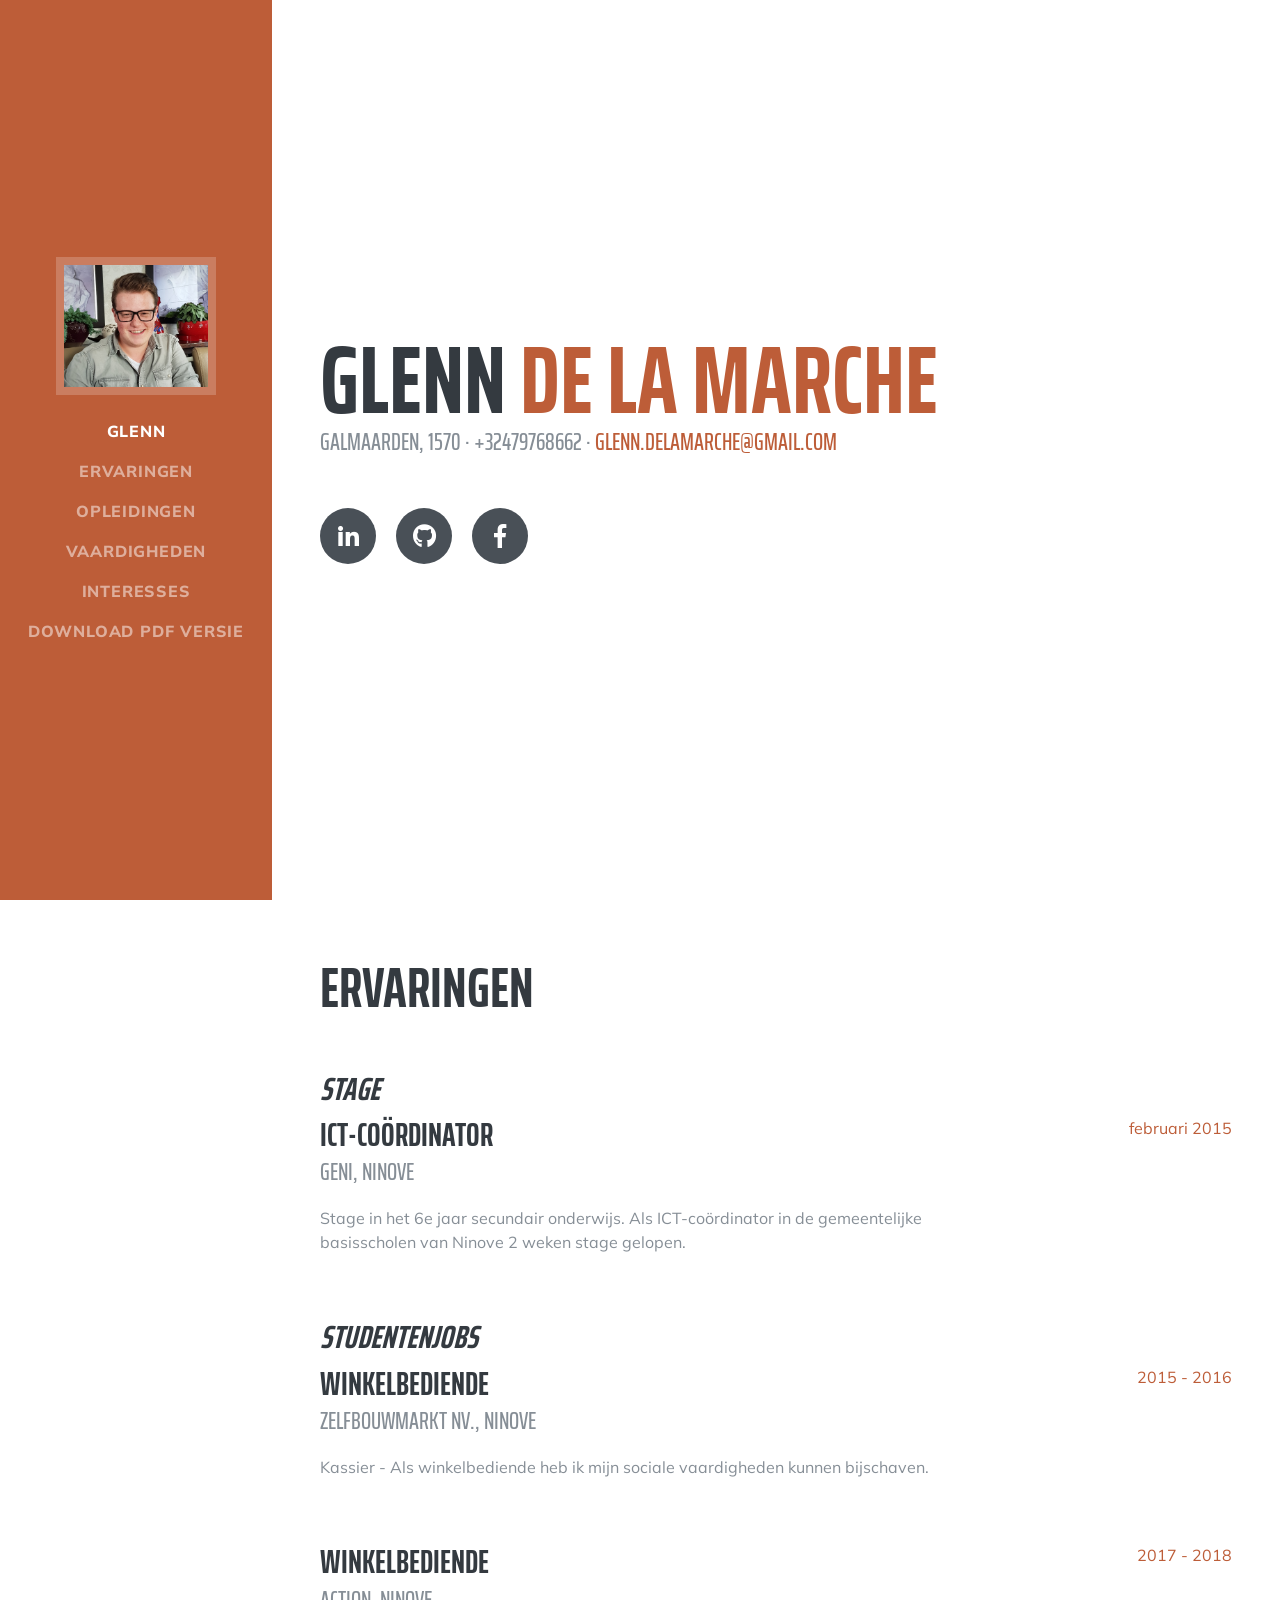
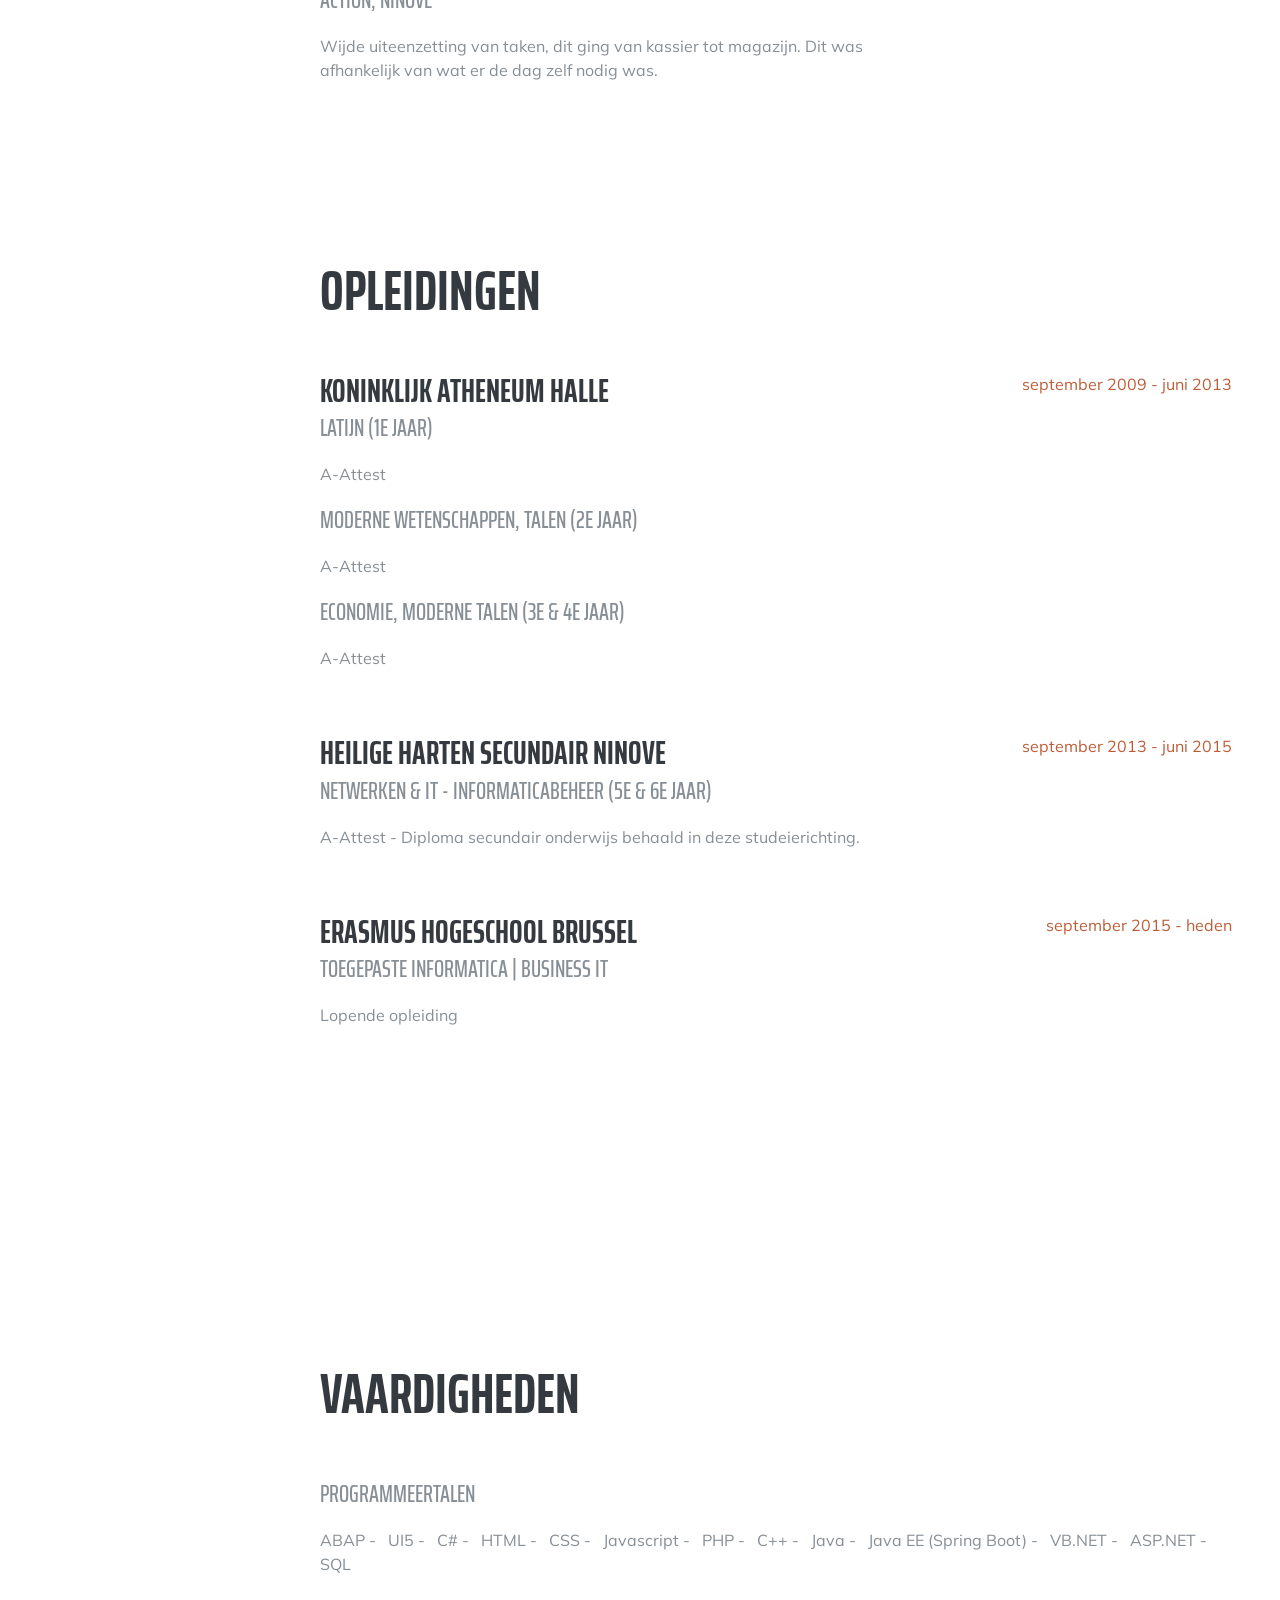
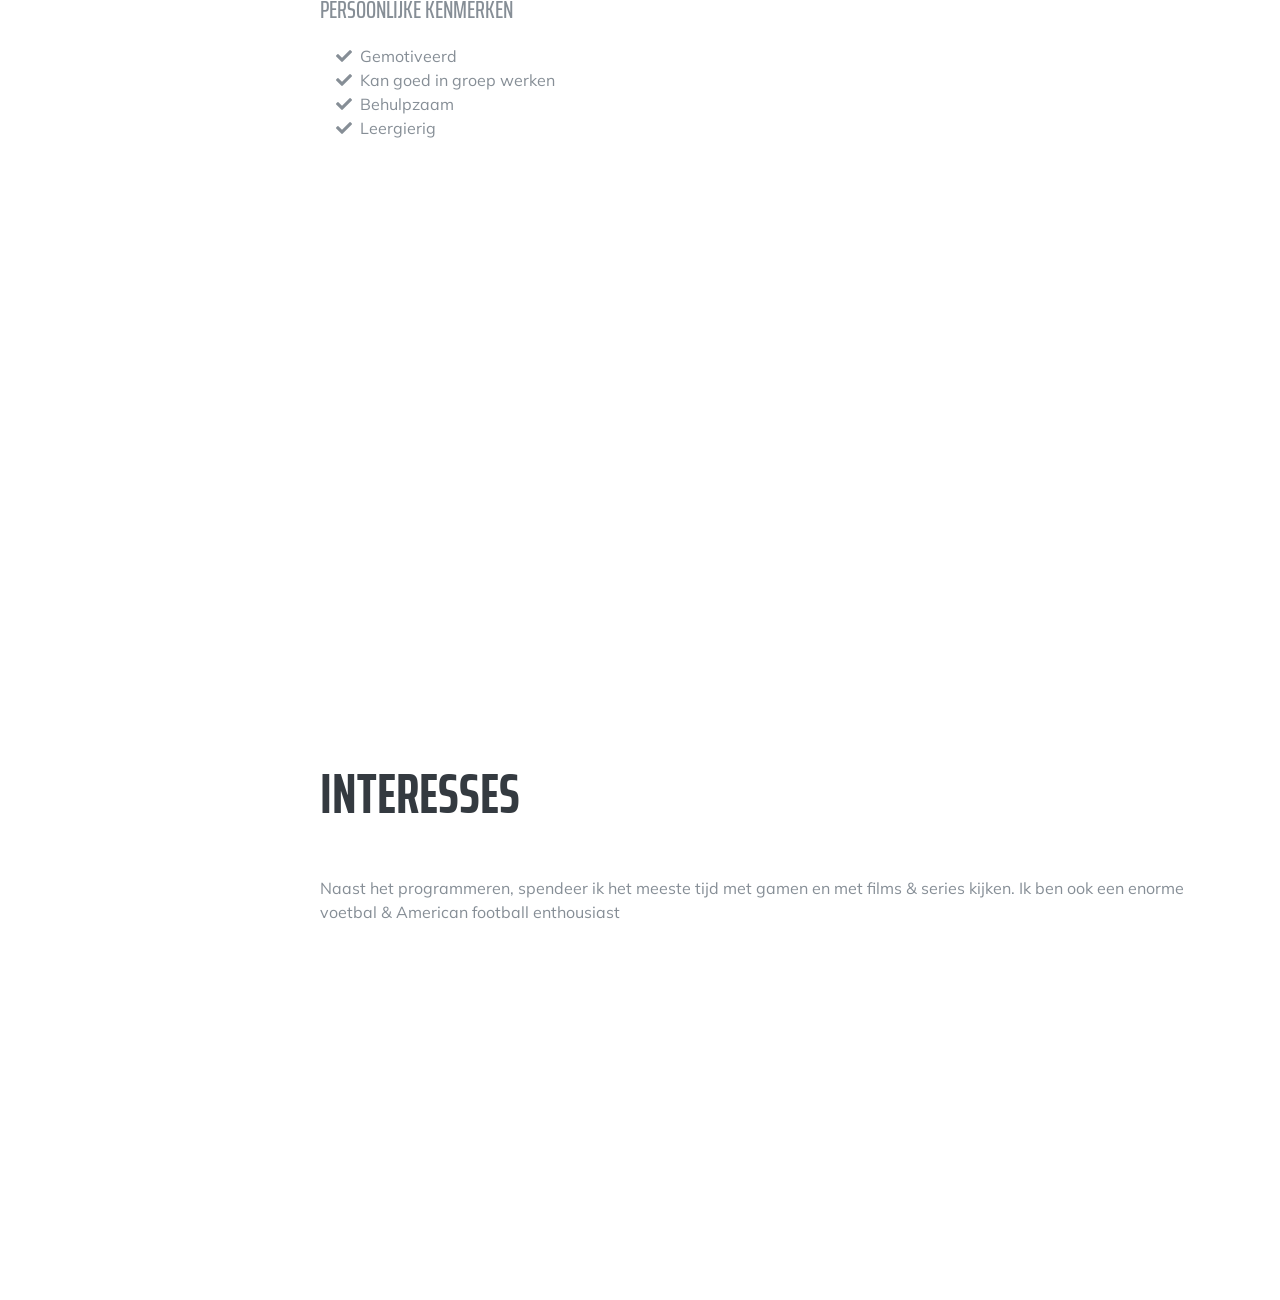
==== index.html @ 5724af2c "reshuffle of files" ====
<!DOCTYPE html>
<html lang="en">

  <head>

    <meta charset="utf-8">
    <meta name="viewport" content="width=device-width, initial-scale=1, shrink-to-fit=no">
    <meta name="description" content="">
    <meta name="author" content="">

    <title>Resume Glenn De la Marche</title>

    <!-- Bootstrap core CSS -->
    <link href="vendor/bootstrap/css/bootstrap.min.css" rel="stylesheet">

    <!-- Custom fonts for this template -->
    <link href="https://fonts.googleapis.com/css?family=Saira+Extra+Condensed:500,700" rel="stylesheet">
    <link href="https://fonts.googleapis.com/css?family=Muli:400,400i,800,800i" rel="stylesheet">
    <link href="vendor/fontawesome-free/css/all.min.css" rel="stylesheet">

    <!-- Custom styles for this template -->
    <link href="css/resume.min.css" rel="stylesheet">

  </head>

  <body id="page-top">

    <nav class="navbar navbar-expand-lg navbar-dark bg-primary fixed-top" id="sideNav">
      <a class="navbar-brand js-scroll-trigger" href="#page-top">
        <span class="d-block d-lg-none">Glenn De la Marche</span>
        <span class="d-none d-lg-block">
          <img class="img-fluid img-profile mx-auto mb-2" src="img/profile.jpg
        " alt="">
        </span>
      </a>
      <button class="navbar-toggler" type="button" data-toggle="collapse" data-target="#navbarSupportedContent" aria-controls="navbarSupportedContent" aria-expanded="false" aria-label="Toggle navigation">
        <span class="navbar-toggler-icon"></span>
      </button>
      <div class="collapse navbar-collapse" id="navbarSupportedContent">
        <ul class="navbar-nav">
          <li class="nav-item">
            <a class="nav-link js-scroll-trigger" href="#about">Glenn</a>
          </li>
          <li class="nav-item">
            <a class="nav-link js-scroll-trigger" href="#experience">Ervaringen</a>
          </li>
          <li class="nav-item">
            <a class="nav-link js-scroll-trigger" href="#education">Opleidingen</a>
          </li>
          <li class="nav-item">
            <a class="nav-link js-scroll-trigger" href="#skills">Vaardigheden</a>
          </li>
          <li class="nav-item">
            <a class="nav-link js-scroll-trigger" href="#interests">Interesses</a>
          </li>
          <li class="nav-item">
            <a class="nav-link js-scroll-trigger" href="https://dtsl.ehb.be/~glenn.de.la.marche/CV/startbootstrap-resume-gh-pages/CV.pdf">download PDF versie</a>
          </li>
        </ul>
      </div>
    </nav>

    <div class="container-fluid p-0">

      <section class="resume-section p-3 p-lg-5 d-flex d-column" id="about">
        <div class="my-auto">
          <h1 class="mb-0">Glenn
            <span class="text-primary">De la Marche</span>
          </h1>
          <div class="subheading mb-5">Galmaarden, 1570 · +32479768662 ·
            <a href="mailto:glenn.delamarche@gmail.com">glenn.delamarche@gmail.com</a>
          </div>
          <p class="lead mb-5"><!--HIER OMSCHRIJVING / MOTIVATIE--></p>
          <div class="social-icons">
            <a href="https://www.linkedin.com/in/glenn-de-la-marche-968203116/">
              <i class="fab fa-linkedin-in"></i>
            </a>
            <a href="https://github.com/glenndelamarche">
              <i class="fab fa-github"></i>
            </a>
            <a href="https://www.facebook.com/glenn.delamarche">
              <i class="fab fa-facebook-f"></i>
            </a>
          </div>
        </div>
        
      </section>

      

      <section class="resume-section p-3 p-lg-5 d-flex flex-column" id="experience">
        <div class="my-auto">
          <h2 class="mb-5">Ervaringen
          </h2>
          <h3 style="font-style: italic">Stage 
          </h3>
          <div class="resume-item d-flex flex-column flex-md-row mb-5">
            <div class="resume-content mr-auto">
              <h3 class="mb-0">ICT-coördinator</h3>
              <div class="subheading mb-3">GENI, Ninove</div>
              <p>Stage in het 6e jaar secundair onderwijs. Als ICT-coördinator in de gemeentelijke basisscholen van Ninove 2 weken stage gelopen.</p>
            </div>
            <div class="resume-date text-md-right">
              <span class="text-primary">februari 2015</span>
            </div>
          </div>

          <h3 style="font-style: italic">Studentenjobs
          </h3>

          <div class="resume-item d-flex flex-column flex-md-row mb-5">
            <div class="resume-content mr-auto">
              <h3 class="mb-0">Winkelbediende</h3>
              <div class="subheading mb-3">Zelfbouwmarkt nv., Ninove</div>
              <p>Kassier - 
                Als winkelbediende heb ik mijn sociale vaardigheden kunnen bijschaven.
              </p>
            </div>
            <div class="resume-date text-md-right">
              <span class="text-primary">2015 - 2016</span>
            </div>
          </div>

          <div class="resume-item d-flex flex-column flex-md-row mb-5">
            <div class="resume-content mr-auto">
              <h3 class="mb-0">Winkelbediende</h3>
              <div class="subheading mb-3">Action, Ninove</div>
              <p>Wijde uiteenzetting van taken, dit ging van kassier tot magazijn. Dit was afhankelijk van wat er de dag zelf nodig was.</p>
            </div>
            <div class="resume-date text-md-right">
              <span class="text-primary">2017 - 2018</span>
            </div>
          </div>

        </div>

      </section>

    

      <section class="resume-section p-3 p-lg-5 d-flex flex-column" id="education">
        <div class="my-auto">
          <h2 class="mb-5">Opleidingen</h2>

          <div class="resume-item d-flex flex-column flex-md-row mb-5">
            <div class="resume-content mr-auto">
              <h3 class="mb-0">Koninklijk Atheneum Halle</h3>
              <div class="subheading mb-3">Latijn (1e jaar)</div>
              <p>A-Attest</p>
              <div class="subheading mb-3">Moderne wetenschappen, talen (2e jaar)</div>
              <p>A-Attest</p>
              <div class="subheading mb-3">Economie, moderne talen (3e &amp; 4e jaar) </div>
              <p>A-Attest</p>
              
            </div>
            <div class="resume-date text-md-right">
              <span class="text-primary">september 2009 - juni 2013</span>
            </div>
          </div>

          <div class="resume-item d-flex flex-column flex-md-row">
            <div class="resume-content mr-auto">
              <h3 class="mb-0">Heilige Harten secundair Ninove</h3>
              <div class="subheading mb-3">Netwerken &amp; IT - informaticabeheer (5e &amp; 6e jaar)</div>
              <p>A-Attest -
                Diploma secundair onderwijs behaald in deze studeierichting.
              </p>
            </div>
            <div class="resume-date text-md-right">
              <span class="text-primary">september 2013 - juni 2015</span>
            </div>
          </div>

          <br>
          <br>
          

          <div class="resume-item d-flex flex-column flex-md-row">
            <div class="resume-content mr-auto">
              <h3 class="mb-0">Erasmus hogeschool Brussel</h3>
              <div class="subheading mb-3">Toegepaste informatica | Business IT</div>
              <p>Lopende opleiding
              </p>
            </div>
            <div class="resume-date text-md-right">
              <span class="text-primary">september 2015 - heden</span>
            </div>
          </div>

        </div>
      </section>

     

      <section class="resume-section p-3 p-lg-5 d-flex flex-column" id="skills">
        <div class="my-auto">
          <h2 class="mb-5">Vaardigheden</h2>

          <div class="subheading mb-3">Programmeertalen</div>
          <ul class="list-inline">
            <li class="list-inline-item">
              ABAP -
            </li>
            <li class="list-inline-item">
              UI5 -
            </li>
            <li class="list-inline-item">
              C# -
            </li>
            <li class="list-inline-item">
              HTML -
            </li>
            <li class="list-inline-item">
              CSS -
            </li>
            <li class="list-inline-item">
              Javascript -
            </li>
            <li class="list-inline-item">
              PHP -
            </li>
            <li class="list-inline-item">
              C++ -
            </li>
            <li class="list-inline-item">
              Java -
            </li>
            <li class="list-inline-item">
              Java EE (Spring Boot) -
            </li>
            <li class="list-inline-item">
              VB.NET -
            </li>
            <li class="list-inline-item">
              ASP.NET -
            </li>
            <li class="list-inline-item">
              SQL
            </li>
          </ul>

          <div class="subheading mb-3">Persoonlijke kenmerken</div>
          <ul class="fa-ul mb-0">
            <li>
              <i class="fa-li fa fa-check"></i>
              Gemotiveerd</li>
            <li>
              <i class="fa-li fa fa-check"></i>
              Kan goed in groep werken</li>
            <li>
              <i class="fa-li fa fa-check"></i>
              Behulpzaam</li>
            <li>
              <i class="fa-li fa fa-check"></i>
              Leergierig</li>
          </ul>
        </div>
      </section>

      

      <section class="resume-section p-3 p-lg-5 d-flex flex-column" id="interests">
        <div class="my-auto">
          <h2 class="mb-5">Interesses</h2>
          <p>Naast het programmeren, spendeer ik het meeste tijd met gamen en met films &amp; series kijken. Ik ben ook een enorme voetbal &amp; American football enthousiast</p>
        </div>
      </section>

    </div>

    <!-- Bootstrap core JavaScript -->
    <script src="vendor/jquery/jquery.min.js"></script>
    <script src="vendor/bootstrap/js/bootstrap.bundle.min.js"></script>

    <!-- Plugin JavaScript -->
    <script src="vendor/jquery-easing/jquery.easing.min.js"></script>

    <!-- Custom scripts for this template -->
    <script src="js/resume.min.js"></script>

  </body>

</html>
---- vendor/fontawesome-free/css/all.min.css ----
/*!
 * Font Awesome Free 5.3.1 by @fontawesome - https://fontawesome.com
 * License - https://fontawesome.com/license/free (Icons: CC BY 4.0, Fonts: SIL OFL 1.1, Code: MIT License)
 */
.fa,.fab,.fal,.far,.fas{-moz-osx-font-smoothing:grayscale;-webkit-font-smoothing:antialiased;display:inline-block;font-style:normal;font-variant:normal;text-rendering:auto;line-height:1}.fa-lg{font-size:1.33333em;line-height:.75em;vertical-align:-.0667em}.fa-xs{font-size:.75em}.fa-sm{font-size:.875em}.fa-1x{font-size:1em}.fa-2x{font-size:2em}.fa-3x{font-size:3em}.fa-4x{font-size:4em}.fa-5x{font-size:5em}.fa-6x{font-size:6em}.fa-7x{font-size:7em}.fa-8x{font-size:8em}.fa-9x{font-size:9em}.fa-10x{font-size:10em}.fa-fw{text-align:center;width:1.25em}.fa-ul{list-style-type:none;margin-left:2.5em;padding-left:0}.fa-ul>li{position:relative}.fa-li{left:-2em;position:absolute;text-align:center;width:2em;line-height:inherit}.fa-border{border:.08em solid #eee;border-radius:.1em;padding:.2em .25em .15em}.fa-pull-left{float:left}.fa-pull-right{float:right}.fa.fa-pull-left,.fab.fa-pull-left,.fal.fa-pull-left,.far.fa-pull-left,.fas.fa-pull-left{margin-right:.3em}.fa.fa-pull-right,.fab.fa-pull-right,.fal.fa-pull-right,.far.fa-pull-right,.fas.fa-pull-right{margin-left:.3em}.fa-spin{animation:fa-spin 2s infinite linear}.fa-pulse{animation:fa-spin 1s infinite steps(8)}@keyframes fa-spin{0%{transform:rotate(0deg)}to{transform:rotate(1turn)}}.fa-rotate-90{-ms-filter:"progid:DXImageTransform.Microsoft.BasicImage(rotation=1)";transform:rotate(90deg)}.fa-rotate-180{-ms-filter:"progid:DXImageTransform.Microsoft.BasicImage(rotation=2)";transform:rotate(180deg)}.fa-rotate-270{-ms-filter:"progid:DXImageTransform.Microsoft.BasicImage(rotation=3)";transform:rotate(270deg)}.fa-flip-horizontal{-ms-filter:"progid:DXImageTransform.Microsoft.BasicImage(rotation=0, mirror=1)";transform:scaleX(-1)}.fa-flip-vertical{transform:scaleY(-1)}.fa-flip-horizontal.fa-flip-vertical,.fa-flip-vertical{-ms-filter:"progid:DXImageTransform.Microsoft.BasicImage(rotation=2, mirror=1)"}.fa-flip-horizontal.fa-flip-vertical{transform:scale(-1)}:root .fa-flip-horizontal,:root .fa-flip-vertical,:root .fa-rotate-90,:root .fa-rotate-180,:root .fa-rotate-270{-webkit-filter:none;filter:none}.fa-stack{display:inline-block;height:2em;line-height:2em;position:relative;vertical-align:middle;width:2em}.fa-stack-1x,.fa-stack-2x{left:0;position:absolute;text-align:center;width:100%}.fa-stack-1x{line-height:inherit}.fa-stack-2x{font-size:2em}.fa-inverse{color:#fff}.fa-500px:before{content:"\f26e"}.fa-accessible-icon:before{content:"\f368"}.fa-accusoft:before{content:"\f369"}.fa-ad:before{content:"\f641"}.fa-address-book:before{content:"\f2b9"}.fa-address-card:before{content:"\f2bb"}.fa-adjust:before{content:"\f042"}.fa-adn:before{content:"\f170"}.fa-adversal:before{content:"\f36a"}.fa-affiliatetheme:before{content:"\f36b"}.fa-air-freshener:before{content:"\f5d0"}.fa-algolia:before{content:"\f36c"}.fa-align-center:before{content:"\f037"}.fa-align-justify:before{content:"\f039"}.fa-align-left:before{content:"\f036"}.fa-align-right:before{content:"\f038"}.fa-alipay:before{content:"\f642"}.fa-allergies:before{content:"\f461"}.fa-amazon:before{content:"\f270"}.fa-amazon-pay:before{content:"\f42c"}.fa-ambulance:before{content:"\f0f9"}.fa-american-sign-language-interpreting:before{content:"\f2a3"}.fa-amilia:before{content:"\f36d"}.fa-anchor:before{content:"\f13d"}.fa-android:before{content:"\f17b"}.fa-angellist:before{content:"\f209"}.fa-angle-double-down:before{content:"\f103"}.fa-angle-double-left:before{content:"\f100"}.fa-angle-double-right:before{content:"\f101"}.fa-angle-double-up:before{content:"\f102"}.fa-angle-down:before{content:"\f107"}.fa-angle-left:before{content:"\f104"}.fa-angle-right:before{content:"\f105"}.fa-angle-up:before{content:"\f106"}.fa-angry:before{content:"\f556"}.fa-angrycreative:before{content:"\f36e"}.fa-angular:before{content:"\f420"}.fa-ankh:before{content:"\f644"}.fa-app-store:before{content:"\f36f"}.fa-app-store-ios:before{content:"\f370"}.fa-apper:before{content:"\f371"}.fa-apple:before{content:"\f179"}.fa-apple-alt:before{content:"\f5d1"}.fa-apple-pay:before{content:"\f415"}.fa-archive:before{content:"\f187"}.fa-archway:before{content:"\f557"}.fa-arrow-alt-circle-down:before{content:"\f358"}.fa-arrow-alt-circle-left:before{content:"\f359"}.fa-arrow-alt-circle-right:before{content:"\f35a"}.fa-arrow-alt-circle-up:before{content:"\f35b"}.fa-arrow-circle-down:before{content:"\f0ab"}.fa-arrow-circle-left:before{content:"\f0a8"}.fa-arrow-circle-right:before{content:"\f0a9"}.fa-arrow-circle-up:before{content:"\f0aa"}.fa-arrow-down:before{content:"\f063"}.fa-arrow-left:before{content:"\f060"}.fa-arrow-right:before{content:"\f061"}.fa-arrow-up:before{content:"\f062"}.fa-arrows-alt:before{content:"\f0b2"}.fa-arrows-alt-h:before{content:"\f337"}.fa-arrows-alt-v:before{content:"\f338"}.fa-assistive-listening-systems:before{content:"\f2a2"}.fa-asterisk:before{content:"\f069"}.fa-asymmetrik:before{content:"\f372"}.fa-at:before{content:"\f1fa"}.fa-atlas:before{content:"\f558"}.fa-atom:before{content:"\f5d2"}.fa-audible:before{content:"\f373"}.fa-audio-description:before{content:"\f29e"}.fa-autoprefixer:before{content:"\f41c"}.fa-avianex:before{content:"\f374"}.fa-aviato:before{content:"\f421"}.fa-award:before{content:"\f559"}.fa-aws:before{content:"\f375"}.fa-backspace:before{content:"\f55a"}.fa-backward:before{content:"\f04a"}.fa-balance-scale:before{content:"\f24e"}.fa-ban:before{content:"\f05e"}.fa-band-aid:before{content:"\f462"}.fa-bandcamp:before{content:"\f2d5"}.fa-barcode:before{content:"\f02a"}.fa-bars:before{content:"\f0c9"}.fa-baseball-ball:before{content:"\f433"}.fa-basketball-ball:before{content:"\f434"}.fa-bath:before{content:"\f2cd"}.fa-battery-empty:before{content:"\f244"}.fa-battery-full:before{content:"\f240"}.fa-battery-half:before{content:"\f242"}.fa-battery-quarter:before{content:"\f243"}.fa-battery-three-quarters:before{content:"\f241"}.fa-bed:before{content:"\f236"}.fa-beer:before{content:"\f0fc"}.fa-behance:before{content:"\f1b4"}.fa-behance-square:before{content:"\f1b5"}.fa-bell:before{content:"\f0f3"}.fa-bell-slash:before{content:"\f1f6"}.fa-bezier-curve:before{content:"\f55b"}.fa-bible:before{content:"\f647"}.fa-bicycle:before{content:"\f206"}.fa-bimobject:before{content:"\f378"}.fa-binoculars:before{content:"\f1e5"}.fa-birthday-cake:before{content:"\f1fd"}.fa-bitbucket:before{content:"\f171"}.fa-bitcoin:before{content:"\f379"}.fa-bity:before{content:"\f37a"}.fa-black-tie:before{content:"\f27e"}.fa-blackberry:before{content:"\f37b"}.fa-blender:before{content:"\f517"}.fa-blind:before{content:"\f29d"}.fa-blogger:before{content:"\f37c"}.fa-blogger-b:before{content:"\f37d"}.fa-bluetooth:before{content:"\f293"}.fa-bluetooth-b:before{content:"\f294"}.fa-bold:before{content:"\f032"}.fa-bolt:before{content:"\f0e7"}.fa-bomb:before{content:"\f1e2"}.fa-bone:before{content:"\f5d7"}.fa-bong:before{content:"\f55c"}.fa-book:before{content:"\f02d"}.fa-book-open:before{content:"\f518"}.fa-book-reader:before{content:"\f5da"}.fa-bookmark:before{content:"\f02e"}.fa-bowling-ball:before{content:"\f436"}.fa-box:before{content:"\f466"}.fa-box-open:before{content:"\f49e"}.fa-boxes:before{content:"\f468"}.fa-braille:before{content:"\f2a1"}.fa-brain:before{content:"\f5dc"}.fa-briefcase:before{content:"\f0b1"}.fa-briefcase-medical:before{content:"\f469"}.fa-broadcast-tower:before{content:"\f519"}.fa-broom:before{content:"\f51a"}.fa-brush:before{content:"\f55d"}.fa-btc:before{content:"\f15a"}.fa-bug:before{content:"\f188"}.fa-building:before{content:"\f1ad"}.fa-bullhorn:before{content:"\f0a1"}.fa-bullseye:before{content:"\f140"}.fa-burn:before{content:"\f46a"}.fa-buromobelexperte:before{content:"\f37f"}.fa-bus:before{content:"\f207"}.fa-bus-alt:before{content:"\f55e"}.fa-business-time:before{content:"\f64a"}.fa-buysellads:before{content:"\f20d"}.fa-calculator:before{content:"\f1ec"}.fa-calendar:before{content:"\f133"}.fa-calendar-alt:before{content:"\f073"}.fa-calendar-check:before{content:"\f274"}.fa-calendar-minus:before{content:"\f272"}.fa-calendar-plus:before{content:"\f271"}.fa-calendar-times:before{content:"\f273"}.fa-camera:before{content:"\f030"}.fa-camera-retro:before{content:"\f083"}.fa-cannabis:before{content:"\f55f"}.fa-capsules:before{content:"\f46b"}.fa-car:before{content:"\f1b9"}.fa-car-alt:before{content:"\f5de"}.fa-car-battery:before{content:"\f5df"}.fa-car-crash:before{content:"\f5e1"}.fa-car-side:before{content:"\f5e4"}.fa-caret-down:before{content:"\f0d7"}.fa-caret-left:before{content:"\f0d9"}.fa-caret-right:before{content:"\f0da"}.fa-caret-square-down:before{content:"\f150"}.fa-caret-square-left:before{content:"\f191"}.fa-caret-square-right:before{content:"\f152"}.fa-caret-square-up:before{content:"\f151"}.fa-caret-up:before{content:"\f0d8"}.fa-cart-arrow-down:before{content:"\f218"}.fa-cart-plus:before{content:"\f217"}.fa-cc-amazon-pay:before{content:"\f42d"}.fa-cc-amex:before{content:"\f1f3"}.fa-cc-apple-pay:before{content:"\f416"}.fa-cc-diners-club:before{content:"\f24c"}.fa-cc-discover:before{content:"\f1f2"}.fa-cc-jcb:before{content:"\f24b"}.fa-cc-mastercard:before{content:"\f1f1"}.fa-cc-paypal:before{content:"\f1f4"}.fa-cc-stripe:before{content:"\f1f5"}.fa-cc-visa:before{content:"\f1f0"}.fa-centercode:before{content:"\f380"}.fa-certificate:before{content:"\f0a3"}.fa-chalkboard:before{content:"\f51b"}.fa-chalkboard-teacher:before{content:"\f51c"}.fa-charging-station:before{content:"\f5e7"}.fa-chart-area:before{content:"\f1fe"}.fa-chart-bar:before{content:"\f080"}.fa-chart-line:before{content:"\f201"}.fa-chart-pie:before{content:"\f200"}.fa-check:before{content:"\f00c"}.fa-check-circle:before{content:"\f058"}.fa-check-double:before{content:"\f560"}.fa-check-square:before{content:"\f14a"}.fa-chess:before{content:"\f439"}.fa-chess-bishop:before{content:"\f43a"}.fa-chess-board:before{content:"\f43c"}.fa-chess-king:before{content:"\f43f"}.fa-chess-knight:before{content:"\f441"}.fa-chess-pawn:before{content:"\f443"}.fa-chess-queen:before{content:"\f445"}.fa-chess-rook:before{content:"\f447"}.fa-chevron-circle-down:before{content:"\f13a"}.fa-chevron-circle-left:before{content:"\f137"}.fa-chevron-circle-right:before{content:"\f138"}.fa-chevron-circle-up:before{content:"\f139"}.fa-chevron-down:before{content:"\f078"}.fa-chevron-left:before{content:"\f053"}.fa-chevron-right:before{content:"\f054"}.fa-chevron-up:before{content:"\f077"}.fa-child:before{content:"\f1ae"}.fa-chrome:before{content:"\f268"}.fa-church:before{content:"\f51d"}.fa-circle:before{content:"\f111"}.fa-circle-notch:before{content:"\f1ce"}.fa-city:before{content:"\f64f"}.fa-clipboard:before{content:"\f328"}.fa-clipboard-check:before{content:"\f46c"}.fa-clipboard-list:before{content:"\f46d"}.fa-clock:before{content:"\f017"}.fa-clone:before{content:"\f24d"}.fa-closed-captioning:before{content:"\f20a"}.fa-cloud:before{content:"\f0c2"}.fa-cloud-download-alt:before{content:"\f381"}.fa-cloud-upload-alt:before{content:"\f382"}.fa-cloudscale:before{content:"\f383"}.fa-cloudsmith:before{content:"\f384"}.fa-cloudversify:before{content:"\f385"}.fa-cocktail:before{content:"\f561"}.fa-code:before{content:"\f121"}.fa-code-branch:before{content:"\f126"}.fa-codepen:before{content:"\f1cb"}.fa-codiepie:before{content:"\f284"}.fa-coffee:before{content:"\f0f4"}.fa-cog:before{content:"\f013"}.fa-cogs:before{content:"\f085"}.fa-coins:before{content:"\f51e"}.fa-columns:before{content:"\f0db"}.fa-comment:before{content:"\f075"}.fa-comment-alt:before{content:"\f27a"}.fa-comment-dollar:before{content:"\f651"}.fa-comment-dots:before{content:"\f4ad"}.fa-comment-slash:before{content:"\f4b3"}.fa-comments:before{content:"\f086"}.fa-comments-dollar:before{content:"\f653"}.fa-compact-disc:before{content:"\f51f"}.fa-compass:before{content:"\f14e"}.fa-compress:before{content:"\f066"}.fa-concierge-bell:before{content:"\f562"}.fa-connectdevelop:before{content:"\f20e"}.fa-contao:before{content:"\f26d"}.fa-cookie:before{content:"\f563"}.fa-cookie-bite:before{content:"\f564"}.fa-copy:before{content:"\f0c5"}.fa-copyright:before{content:"\f1f9"}.fa-couch:before{content:"\f4b8"}.fa-cpanel:before{content:"\f388"}.fa-creative-commons:before{content:"\f25e"}.fa-creative-commons-by:before{content:"\f4e7"}.fa-creative-commons-nc:before{content:"\f4e8"}.fa-creative-commons-nc-eu:before{content:"\f4e9"}.fa-creative-commons-nc-jp:before{content:"\f4ea"}.fa-creative-commons-nd:before{content:"\f4eb"}.fa-creative-commons-pd:before{content:"\f4ec"}.fa-creative-commons-pd-alt:before{content:"\f4ed"}.fa-creative-commons-remix:before{content:"\f4ee"}.fa-creative-commons-sa:before{content:"\f4ef"}.fa-creative-commons-sampling:before{content:"\f4f0"}.fa-creative-commons-sampling-plus:before{content:"\f4f1"}.fa-creative-commons-share:before{content:"\f4f2"}.fa-credit-card:before{content:"\f09d"}.fa-crop:before{content:"\f125"}.fa-crop-alt:before{content:"\f565"}.fa-cross:before{content:"\f654"}.fa-crosshairs:before{content:"\f05b"}.fa-crow:before{content:"\f520"}.fa-crown:before{content:"\f521"}.fa-css3:before{content:"\f13c"}.fa-css3-alt:before{content:"\f38b"}.fa-cube:before{content:"\f1b2"}.fa-cubes:before{content:"\f1b3"}.fa-cut:before{content:"\f0c4"}.fa-cuttlefish:before{content:"\f38c"}.fa-d-and-d:before{content:"\f38d"}.fa-dashcube:before{content:"\f210"}.fa-database:before{content:"\f1c0"}.fa-deaf:before{content:"\f2a4"}.fa-delicious:before{content:"\f1a5"}.fa-deploydog:before{content:"\f38e"}.fa-deskpro:before{content:"\f38f"}.fa-desktop:before{content:"\f108"}.fa-deviantart:before{content:"\f1bd"}.fa-dharmachakra:before{content:"\f655"}.fa-diagnoses:before{content:"\f470"}.fa-dice:before{content:"\f522"}.fa-dice-five:before{content:"\f523"}.fa-dice-four:before{content:"\f524"}.fa-dice-one:before{content:"\f525"}.fa-dice-six:before{content:"\f526"}.fa-dice-three:before{content:"\f527"}.fa-dice-two:before{content:"\f528"}.fa-digg:before{content:"\f1a6"}.fa-digital-ocean:before{content:"\f391"}.fa-digital-tachograph:before{content:"\f566"}.fa-directions:before{content:"\f5eb"}.fa-discord:before{content:"\f392"}.fa-discourse:before{content:"\f393"}.fa-divide:before{content:"\f529"}.fa-dizzy:before{content:"\f567"}.fa-dna:before{content:"\f471"}.fa-dochub:before{content:"\f394"}.fa-docker:before{content:"\f395"}.fa-dollar-sign:before{content:"\f155"}.fa-dolly:before{content:"\f472"}.fa-dolly-flatbed:before{content:"\f474"}.fa-donate:before{content:"\f4b9"}.fa-door-closed:before{content:"\f52a"}.fa-door-open:before{content:"\f52b"}.fa-dot-circle:before{content:"\f192"}.fa-dove:before{content:"\f4ba"}.fa-download:before{content:"\f019"}.fa-draft2digital:before{content:"\f396"}.fa-drafting-compass:before{content:"\f568"}.fa-draw-polygon:before{content:"\f5ee"}.fa-dribbble:before{content:"\f17d"}.fa-dribbble-square:before{content:"\f397"}.fa-dropbox:before{content:"\f16b"}.fa-drum:before{content:"\f569"}.fa-drum-steelpan:before{content:"\f56a"}.fa-drupal:before{content:"\f1a9"}.fa-dumbbell:before{content:"\f44b"}.fa-dyalog:before{content:"\f399"}.fa-earlybirds:before{content:"\f39a"}.fa-ebay:before{content:"\f4f4"}.fa-edge:before{content:"\f282"}.fa-edit:before{content:"\f044"}.fa-eject:before{content:"\f052"}.fa-elementor:before{content:"\f430"}.fa-ellipsis-h:before{content:"\f141"}.fa-ellipsis-v:before{content:"\f142"}.fa-ello:before{content:"\f5f1"}.fa-ember:before{content:"\f423"}.fa-empire:before{content:"\f1d1"}.fa-envelope:before{content:"\f0e0"}.fa-envelope-open:before{content:"\f2b6"}.fa-envelope-open-text:before{content:"\f658"}.fa-envelope-square:before{content:"\f199"}.fa-envira:before{content:"\f299"}.fa-equals:before{content:"\f52c"}.fa-eraser:before{content:"\f12d"}.fa-erlang:before{content:"\f39d"}.fa-ethereum:before{content:"\f42e"}.fa-etsy:before{content:"\f2d7"}.fa-euro-sign:before{content:"\f153"}.fa-exchange-alt:before{content:"\f362"}.fa-exclamation:before{content:"\f12a"}.fa-exclamation-circle:before{content:"\f06a"}.fa-exclamation-triangle:before{content:"\f071"}.fa-expand:before{content:"\f065"}.fa-expand-arrows-alt:before{content:"\f31e"}.fa-expeditedssl:before{content:"\f23e"}.fa-external-link-alt:before{content:"\f35d"}.fa-external-link-square-alt:before{content:"\f360"}.fa-eye:before{content:"\f06e"}.fa-eye-dropper:before{content:"\f1fb"}.fa-eye-slash:before{content:"\f070"}.fa-facebook:before{content:"\f09a"}.fa-facebook-f:before{content:"\f39e"}.fa-facebook-messenger:before{content:"\f39f"}.fa-facebook-square:before{content:"\f082"}.fa-fast-backward:before{content:"\f049"}.fa-fast-forward:before{content:"\f050"}.fa-fax:before{content:"\f1ac"}.fa-feather:before{content:"\f52d"}.fa-feather-alt:before{content:"\f56b"}.fa-female:before{content:"\f182"}.fa-fighter-jet:before{content:"\f0fb"}.fa-file:before{content:"\f15b"}.fa-file-alt:before{content:"\f15c"}.fa-file-archive:before{content:"\f1c6"}.fa-file-audio:before{content:"\f1c7"}.fa-file-code:before{content:"\f1c9"}.fa-file-contract:before{content:"\f56c"}.fa-file-download:before{content:"\f56d"}.fa-file-excel:before{content:"\f1c3"}.fa-file-export:before{content:"\f56e"}.fa-file-image:before{content:"\f1c5"}.fa-file-import:before{content:"\f56f"}.fa-file-invoice:before{content:"\f570"}.fa-file-invoice-dollar:before{content:"\f571"}.fa-file-medical:before{content:"\f477"}.fa-file-medical-alt:before{content:"\f478"}.fa-file-pdf:before{content:"\f1c1"}.fa-file-powerpoint:before{content:"\f1c4"}.fa-file-prescription:before{content:"\f572"}.fa-file-signature:before{content:"\f573"}.fa-file-upload:before{content:"\f574"}.fa-file-video:before{content:"\f1c8"}.fa-file-word:before{content:"\f1c2"}.fa-fill:before{content:"\f575"}.fa-fill-drip:before{content:"\f576"}.fa-film:before{content:"\f008"}.fa-filter:before{content:"\f0b0"}.fa-fingerprint:before{content:"\f577"}.fa-fire:before{content:"\f06d"}.fa-fire-extinguisher:before{content:"\f134"}.fa-firefox:before{content:"\f269"}.fa-first-aid:before{content:"\f479"}.fa-first-order:before{content:"\f2b0"}.fa-first-order-alt:before{content:"\f50a"}.fa-firstdraft:before{content:"\f3a1"}.fa-fish:before{content:"\f578"}.fa-flag:before{content:"\f024"}.fa-flag-checkered:before{content:"\f11e"}.fa-flask:before{content:"\f0c3"}.fa-flickr:before{content:"\f16e"}.fa-flipboard:before{content:"\f44d"}.fa-flushed:before{content:"\f579"}.fa-fly:before{content:"\f417"}.fa-folder:before{content:"\f07b"}.fa-folder-minus:before{content:"\f65d"}.fa-folder-open:before{content:"\f07c"}.fa-folder-plus:before{content:"\f65e"}.fa-font:before{content:"\f031"}.fa-font-awesome:before{content:"\f2b4"}.fa-font-awesome-alt:before{content:"\f35c"}.fa-font-awesome-flag:before{content:"\f425"}.fa-font-awesome-logo-full:before{content:"\f4e6"}.fa-fonticons:before{content:"\f280"}.fa-fonticons-fi:before{content:"\f3a2"}.fa-football-ball:before{content:"\f44e"}.fa-fort-awesome:before{content:"\f286"}.fa-fort-awesome-alt:before{content:"\f3a3"}.fa-forumbee:before{content:"\f211"}.fa-forward:before{content:"\f04e"}.fa-foursquare:before{content:"\f180"}.fa-free-code-camp:before{content:"\f2c5"}.fa-freebsd:before{content:"\f3a4"}.fa-frog:before{content:"\f52e"}.fa-frown:before{content:"\f119"}.fa-frown-open:before{content:"\f57a"}.fa-fulcrum:before{content:"\f50b"}.fa-funnel-dollar:before{content:"\f662"}.fa-futbol:before{content:"\f1e3"}.fa-galactic-republic:before{content:"\f50c"}.fa-galactic-senate:before{content:"\f50d"}.fa-gamepad:before{content:"\f11b"}.fa-gas-pump:before{content:"\f52f"}.fa-gavel:before{content:"\f0e3"}.fa-gem:before{content:"\f3a5"}.fa-genderless:before{content:"\f22d"}.fa-get-pocket:before{content:"\f265"}.fa-gg:before{content:"\f260"}.fa-gg-circle:before{content:"\f261"}.fa-gift:before{content:"\f06b"}.fa-git:before{content:"\f1d3"}.fa-git-square:before{content:"\f1d2"}.fa-github:before{content:"\f09b"}.fa-github-alt:before{content:"\f113"}.fa-github-square:before{content:"\f092"}.fa-gitkraken:before{content:"\f3a6"}.fa-gitlab:before{content:"\f296"}.fa-gitter:before{content:"\f426"}.fa-glass-martini:before{content:"\f000"}.fa-glass-martini-alt:before{content:"\f57b"}.fa-glasses:before{content:"\f530"}.fa-glide:before{content:"\f2a5"}.fa-glide-g:before{content:"\f2a6"}.fa-globe:before{content:"\f0ac"}.fa-globe-africa:before{content:"\f57c"}.fa-globe-americas:before{content:"\f57d"}.fa-globe-asia:before{content:"\f57e"}.fa-gofore:before{content:"\f3a7"}.fa-golf-ball:before{content:"\f450"}.fa-goodreads:before{content:"\f3a8"}.fa-goodreads-g:before{content:"\f3a9"}.fa-google:before{content:"\f1a0"}.fa-google-drive:before{content:"\f3aa"}.fa-google-play:before{content:"\f3ab"}.fa-google-plus:before{content:"\f2b3"}.fa-google-plus-g:before{content:"\f0d5"}.fa-google-plus-square:before{content:"\f0d4"}.fa-google-wallet:before{content:"\f1ee"}.fa-gopuram:before{content:"\f664"}.fa-graduation-cap:before{content:"\f19d"}.fa-gratipay:before{content:"\f184"}.fa-grav:before{content:"\f2d6"}.fa-greater-than:before{content:"\f531"}.fa-greater-than-equal:before{content:"\f532"}.fa-grimace:before{content:"\f57f"}.fa-grin:before{content:"\f580"}.fa-grin-alt:before{content:"\f581"}.fa-grin-beam:before{content:"\f582"}.fa-grin-beam-sweat:before{content:"\f583"}.fa-grin-hearts:before{content:"\f584"}.fa-grin-squint:before{content:"\f585"}.fa-grin-squint-tears:before{content:"\f586"}.fa-grin-stars:before{content:"\f587"}.fa-grin-tears:before{content:"\f588"}.fa-grin-tongue:before{content:"\f589"}.fa-grin-tongue-squint:before{content:"\f58a"}.fa-grin-tongue-wink:before{content:"\f58b"}.fa-grin-wink:before{content:"\f58c"}.fa-grip-horizontal:before{content:"\f58d"}.fa-grip-vertical:before{content:"\f58e"}.fa-gripfire:before{content:"\f3ac"}.fa-grunt:before{content:"\f3ad"}.fa-gulp:before{content:"\f3ae"}.fa-h-square:before{content:"\f0fd"}.fa-hacker-news:before{content:"\f1d4"}.fa-hacker-news-square:before{content:"\f3af"}.fa-hackerrank:before{content:"\f5f7"}.fa-hamsa:before{content:"\f665"}.fa-hand-holding:before{content:"\f4bd"}.fa-hand-holding-heart:before{content:"\f4be"}.fa-hand-holding-usd:before{content:"\f4c0"}.fa-hand-lizard:before{content:"\f258"}.fa-hand-paper:before{content:"\f256"}.fa-hand-peace:before{content:"\f25b"}.fa-hand-point-down:before{content:"\f0a7"}.fa-hand-point-left:before{content:"\f0a5"}.fa-hand-point-right:before{content:"\f0a4"}.fa-hand-point-up:before{content:"\f0a6"}.fa-hand-pointer:before{content:"\f25a"}.fa-hand-rock:before{content:"\f255"}.fa-hand-scissors:before{content:"\f257"}.fa-hand-spock:before{content:"\f259"}.fa-hands:before{content:"\f4c2"}.fa-hands-helping:before{content:"\f4c4"}.fa-handshake:before{content:"\f2b5"}.fa-hashtag:before{content:"\f292"}.fa-haykal:before{content:"\f666"}.fa-hdd:before{content:"\f0a0"}.fa-heading:before{content:"\f1dc"}.fa-headphones:before{content:"\f025"}.fa-headphones-alt:before{content:"\f58f"}.fa-headset:before{content:"\f590"}.fa-heart:before{content:"\f004"}.fa-heartbeat:before{content:"\f21e"}.fa-helicopter:before{content:"\f533"}.fa-highlighter:before{content:"\f591"}.fa-hips:before{content:"\f452"}.fa-hire-a-helper:before{content:"\f3b0"}.fa-history:before{content:"\f1da"}.fa-hockey-puck:before{content:"\f453"}.fa-home:before{content:"\f015"}.fa-hooli:before{content:"\f427"}.fa-hornbill:before{content:"\f592"}.fa-hospital:before{content:"\f0f8"}.fa-hospital-alt:before{content:"\f47d"}.fa-hospital-symbol:before{content:"\f47e"}.fa-hot-tub:before{content:"\f593"}.fa-hotel:before{content:"\f594"}.fa-hotjar:before{content:"\f3b1"}.fa-hourglass:before{content:"\f254"}.fa-hourglass-end:before{content:"\f253"}.fa-hourglass-half:before{content:"\f252"}.fa-hourglass-start:before{content:"\f251"}.fa-houzz:before{content:"\f27c"}.fa-html5:before{content:"\f13b"}.fa-hubspot:before{content:"\f3b2"}.fa-i-cursor:before{content:"\f246"}.fa-id-badge:before{content:"\f2c1"}.fa-id-card:before{content:"\f2c2"}.fa-id-card-alt:before{content:"\f47f"}.fa-image:before{content:"\f03e"}.fa-images:before{content:"\f302"}.fa-imdb:before{content:"\f2d8"}.fa-inbox:before{content:"\f01c"}.fa-indent:before{content:"\f03c"}.fa-industry:before{content:"\f275"}.fa-infinity:before{content:"\f534"}.fa-info:before{content:"\f129"}.fa-info-circle:before{content:"\f05a"}.fa-instagram:before{content:"\f16d"}.fa-internet-explorer:before{content:"\f26b"}.fa-ioxhost:before{content:"\f208"}.fa-italic:before{content:"\f033"}.fa-itunes:before{content:"\f3b4"}.fa-itunes-note:before{content:"\f3b5"}.fa-java:before{content:"\f4e4"}.fa-jedi:before{content:"\f669"}.fa-jedi-order:before{content:"\f50e"}.fa-jenkins:before{content:"\f3b6"}.fa-joget:before{content:"\f3b7"}.fa-joint:before{content:"\f595"}.fa-joomla:before{content:"\f1aa"}.fa-journal-whills:before{content:"\f66a"}.fa-js:before{content:"\f3b8"}.fa-js-square:before{content:"\f3b9"}.fa-jsfiddle:before{content:"\f1cc"}.fa-kaaba:before{content:"\f66b"}.fa-kaggle:before{content:"\f5fa"}.fa-key:before{content:"\f084"}.fa-keybase:before{content:"\f4f5"}.fa-keyboard:before{content:"\f11c"}.fa-keycdn:before{content:"\f3ba"}.fa-khanda:before{content:"\f66d"}.fa-kickstarter:before{content:"\f3bb"}.fa-kickstarter-k:before{content:"\f3bc"}.fa-kiss:before{content:"\f596"}.fa-kiss-beam:before{content:"\f597"}.fa-kiss-wink-heart:before{content:"\f598"}.fa-kiwi-bird:before{content:"\f535"}.fa-korvue:before{content:"\f42f"}.fa-landmark:before{content:"\f66f"}.fa-language:before{content:"\f1ab"}.fa-laptop:before{content:"\f109"}.fa-laptop-code:before{content:"\f5fc"}.fa-laravel:before{content:"\f3bd"}.fa-lastfm:before{content:"\f202"}.fa-lastfm-square:before{content:"\f203"}.fa-laugh:before{content:"\f599"}.fa-laugh-beam:before{content:"\f59a"}.fa-laugh-squint:before{content:"\f59b"}.fa-laugh-wink:before{content:"\f59c"}.fa-layer-group:before{content:"\f5fd"}.fa-leaf:before{content:"\f06c"}.fa-leanpub:before{content:"\f212"}.fa-lemon:before{content:"\f094"}.fa-less:before{content:"\f41d"}.fa-less-than:before{content:"\f536"}.fa-less-than-equal:before{content:"\f537"}.fa-level-down-alt:before{content:"\f3be"}.fa-level-up-alt:before{content:"\f3bf"}.fa-life-ring:before{content:"\f1cd"}.fa-lightbulb:before{content:"\f0eb"}.fa-line:before{content:"\f3c0"}.fa-link:before{content:"\f0c1"}.fa-linkedin:before{content:"\f08c"}.fa-linkedin-in:before{content:"\f0e1"}.fa-linode:before{content:"\f2b8"}.fa-linux:before{content:"\f17c"}.fa-lira-sign:before{content:"\f195"}.fa-list:before{content:"\f03a"}.fa-list-alt:before{content:"\f022"}.fa-list-ol:before{content:"\f0cb"}.fa-list-ul:before{content:"\f0ca"}.fa-location-arrow:before{content:"\f124"}.fa-lock:before{content:"\f023"}.fa-lock-open:before{content:"\f3c1"}.fa-long-arrow-alt-down:before{content:"\f309"}.fa-long-arrow-alt-left:before{content:"\f30a"}.fa-long-arrow-alt-right:before{content:"\f30b"}.fa-long-arrow-alt-up:before{content:"\f30c"}.fa-low-vision:before{content:"\f2a8"}.fa-luggage-cart:before{content:"\f59d"}.fa-lyft:before{content:"\f3c3"}.fa-magento:before{content:"\f3c4"}.fa-magic:before{content:"\f0d0"}.fa-magnet:before{content:"\f076"}.fa-mail-bulk:before{content:"\f674"}.fa-mailchimp:before{content:"\f59e"}.fa-male:before{content:"\f183"}.fa-mandalorian:before{content:"\f50f"}.fa-map:before{content:"\f279"}.fa-map-marked:before{content:"\f59f"}.fa-map-marked-alt:before{content:"\f5a0"}.fa-map-marker:before{content:"\f041"}.fa-map-marker-alt:before{content:"\f3c5"}.fa-map-pin:before{content:"\f276"}.fa-map-signs:before{content:"\f277"}.fa-markdown:before{content:"\f60f"}.fa-marker:before{content:"\f5a1"}.fa-mars:before{content:"\f222"}.fa-mars-double:before{content:"\f227"}.fa-mars-stroke:before{content:"\f229"}.fa-mars-stroke-h:before{content:"\f22b"}.fa-mars-stroke-v:before{content:"\f22a"}.fa-mastodon:before{content:"\f4f6"}.fa-maxcdn:before{content:"\f136"}.fa-medal:before{content:"\f5a2"}.fa-medapps:before{content:"\f3c6"}.fa-medium:before{content:"\f23a"}.fa-medium-m:before{content:"\f3c7"}.fa-medkit:before{content:"\f0fa"}.fa-medrt:before{content:"\f3c8"}.fa-meetup:before{content:"\f2e0"}.fa-megaport:before{content:"\f5a3"}.fa-meh:before{content:"\f11a"}.fa-meh-blank:before{content:"\f5a4"}.fa-meh-rolling-eyes:before{content:"\f5a5"}.fa-memory:before{content:"\f538"}.fa-menorah:before{content:"\f676"}.fa-mercury:before{content:"\f223"}.fa-microchip:before{content:"\f2db"}.fa-microphone:before{content:"\f130"}.fa-microphone-alt:before{content:"\f3c9"}.fa-microphone-alt-slash:before{content:"\f539"}.fa-microphone-slash:before{content:"\f131"}.fa-microscope:before{content:"\f610"}.fa-microsoft:before{content:"\f3ca"}.fa-minus:before{content:"\f068"}.fa-minus-circle:before{content:"\f056"}.fa-minus-square:before{content:"\f146"}.fa-mix:before{content:"\f3cb"}.fa-mixcloud:before{content:"\f289"}.fa-mizuni:before{content:"\f3cc"}.fa-mobile:before{content:"\f10b"}.fa-mobile-alt:before{content:"\f3cd"}.fa-modx:before{content:"\f285"}.fa-monero:before{content:"\f3d0"}.fa-money-bill:before{content:"\f0d6"}.fa-money-bill-alt:before{content:"\f3d1"}.fa-money-bill-wave:before{content:"\f53a"}.fa-money-bill-wave-alt:before{content:"\f53b"}.fa-money-check:before{content:"\f53c"}.fa-money-check-alt:before{content:"\f53d"}.fa-monument:before{content:"\f5a6"}.fa-moon:before{content:"\f186"}.fa-mortar-pestle:before{content:"\f5a7"}.fa-mosque:before{content:"\f678"}.fa-motorcycle:before{content:"\f21c"}.fa-mouse-pointer:before{content:"\f245"}.fa-music:before{content:"\f001"}.fa-napster:before{content:"\f3d2"}.fa-neos:before{content:"\f612"}.fa-neuter:before{content:"\f22c"}.fa-newspaper:before{content:"\f1ea"}.fa-nimblr:before{content:"\f5a8"}.fa-nintendo-switch:before{content:"\f418"}.fa-node:before{content:"\f419"}.fa-node-js:before{content:"\f3d3"}.fa-not-equal:before{content:"\f53e"}.fa-notes-medical:before{content:"\f481"}.fa-npm:before{content:"\f3d4"}.fa-ns8:before{content:"\f3d5"}.fa-nutritionix:before{content:"\f3d6"}.fa-object-group:before{content:"\f247"}.fa-object-ungroup:before{content:"\f248"}.fa-odnoklassniki:before{content:"\f263"}.fa-odnoklassniki-square:before{content:"\f264"}.fa-oil-can:before{content:"\f613"}.fa-old-republic:before{content:"\f510"}.fa-om:before{content:"\f679"}.fa-opencart:before{content:"\f23d"}.fa-openid:before{content:"\f19b"}.fa-opera:before{content:"\f26a"}.fa-optin-monster:before{content:"\f23c"}.fa-osi:before{content:"\f41a"}.fa-outdent:before{content:"\f03b"}.fa-page4:before{content:"\f3d7"}.fa-pagelines:before{content:"\f18c"}.fa-paint-brush:before{content:"\f1fc"}.fa-paint-roller:before{content:"\f5aa"}.fa-palette:before{content:"\f53f"}.fa-palfed:before{content:"\f3d8"}.fa-pallet:before{content:"\f482"}.fa-paper-plane:before{content:"\f1d8"}.fa-paperclip:before{content:"\f0c6"}.fa-parachute-box:before{content:"\f4cd"}.fa-paragraph:before{content:"\f1dd"}.fa-parking:before{content:"\f540"}.fa-passport:before{content:"\f5ab"}.fa-pastafarianism:before{content:"\f67b"}.fa-paste:before{content:"\f0ea"}.fa-patreon:before{content:"\f3d9"}.fa-pause:before{content:"\f04c"}.fa-pause-circle:before{content:"\f28b"}.fa-paw:before{content:"\f1b0"}.fa-paypal:before{content:"\f1ed"}.fa-peace:before{content:"\f67c"}.fa-pen:before{content:"\f304"}.fa-pen-alt:before{content:"\f305"}.fa-pen-fancy:before{content:"\f5ac"}.fa-pen-nib:before{content:"\f5ad"}.fa-pen-square:before{content:"\f14b"}.fa-pencil-alt:before{content:"\f303"}.fa-pencil-ruler:before{content:"\f5ae"}.fa-people-carry:before{content:"\f4ce"}.fa-percent:before{content:"\f295"}.fa-percentage:before{content:"\f541"}.fa-periscope:before{content:"\f3da"}.fa-phabricator:before{content:"\f3db"}.fa-phoenix-framework:before{content:"\f3dc"}.fa-phoenix-squadron:before{content:"\f511"}.fa-phone:before{content:"\f095"}.fa-phone-slash:before{content:"\f3dd"}.fa-phone-square:before{content:"\f098"}.fa-phone-volume:before{content:"\f2a0"}.fa-php:before{content:"\f457"}.fa-pied-piper:before{content:"\f2ae"}.fa-pied-piper-alt:before{content:"\f1a8"}.fa-pied-piper-hat:before{content:"\f4e5"}.fa-pied-piper-pp:before{content:"\f1a7"}.fa-piggy-bank:before{content:"\f4d3"}.fa-pills:before{content:"\f484"}.fa-pinterest:before{content:"\f0d2"}.fa-pinterest-p:before{content:"\f231"}.fa-pinterest-square:before{content:"\f0d3"}.fa-place-of-worship:before{content:"\f67f"}.fa-plane:before{content:"\f072"}.fa-plane-arrival:before{content:"\f5af"}.fa-plane-departure:before{content:"\f5b0"}.fa-play:before{content:"\f04b"}.fa-play-circle:before{content:"\f144"}.fa-playstation:before{content:"\f3df"}.fa-plug:before{content:"\f1e6"}.fa-plus:before{content:"\f067"}.fa-plus-circle:before{content:"\f055"}.fa-plus-square:before{content:"\f0fe"}.fa-podcast:before{content:"\f2ce"}.fa-poll:before{content:"\f681"}.fa-poll-h:before{content:"\f682"}.fa-poo:before{content:"\f2fe"}.fa-poop:before{content:"\f619"}.fa-portrait:before{content:"\f3e0"}.fa-pound-sign:before{content:"\f154"}.fa-power-off:before{content:"\f011"}.fa-pray:before{content:"\f683"}.fa-praying-hands:before{content:"\f684"}.fa-prescription:before{content:"\f5b1"}.fa-prescription-bottle:before{content:"\f485"}.fa-prescription-bottle-alt:before{content:"\f486"}.fa-print:before{content:"\f02f"}.fa-procedures:before{content:"\f487"}.fa-product-hunt:before{content:"\f288"}.fa-project-diagram:before{content:"\f542"}.fa-pushed:before{content:"\f3e1"}.fa-puzzle-piece:before{content:"\f12e"}.fa-python:before{content:"\f3e2"}.fa-qq:before{content:"\f1d6"}.fa-qrcode:before{content:"\f029"}.fa-question:before{content:"\f128"}.fa-question-circle:before{content:"\f059"}.fa-quidditch:before{content:"\f458"}.fa-quinscape:before{content:"\f459"}.fa-quora:before{content:"\f2c4"}.fa-quote-left:before{content:"\f10d"}.fa-quote-right:before{content:"\f10e"}.fa-quran:before{content:"\f687"}.fa-r-project:before{content:"\f4f7"}.fa-random:before{content:"\f074"}.fa-ravelry:before{content:"\f2d9"}.fa-react:before{content:"\f41b"}.fa-readme:before{content:"\f4d5"}.fa-rebel:before{content:"\f1d0"}.fa-receipt:before{content:"\f543"}.fa-recycle:before{content:"\f1b8"}.fa-red-river:before{content:"\f3e3"}.fa-reddit:before{content:"\f1a1"}.fa-reddit-alien:before{content:"\f281"}.fa-reddit-square:before{content:"\f1a2"}.fa-redo:before{content:"\f01e"}.fa-redo-alt:before{content:"\f2f9"}.fa-registered:before{content:"\f25d"}.fa-rendact:before{content:"\f3e4"}.fa-renren:before{content:"\f18b"}.fa-reply:before{content:"\f3e5"}.fa-reply-all:before{content:"\f122"}.fa-replyd:before{content:"\f3e6"}.fa-researchgate:before{content:"\f4f8"}.fa-resolving:before{content:"\f3e7"}.fa-retweet:before{content:"\f079"}.fa-rev:before{content:"\f5b2"}.fa-ribbon:before{content:"\f4d6"}.fa-road:before{content:"\f018"}.fa-robot:before{content:"\f544"}.fa-rocket:before{content:"\f135"}.fa-rocketchat:before{content:"\f3e8"}.fa-rockrms:before{content:"\f3e9"}.fa-route:before{content:"\f4d7"}.fa-rss:before{content:"\f09e"}.fa-rss-square:before{content:"\f143"}.fa-ruble-sign:before{content:"\f158"}.fa-ruler:before{content:"\f545"}.fa-ruler-combined:before{content:"\f546"}.fa-ruler-horizontal:before{content:"\f547"}.fa-ruler-vertical:before{content:"\f548"}.fa-rupee-sign:before{content:"\f156"}.fa-sad-cry:before{content:"\f5b3"}.fa-sad-tear:before{content:"\f5b4"}.fa-safari:before{content:"\f267"}.fa-sass:before{content:"\f41e"}.fa-save:before{content:"\f0c7"}.fa-schlix:before{content:"\f3ea"}.fa-school:before{content:"\f549"}.fa-screwdriver:before{content:"\f54a"}.fa-scribd:before{content:"\f28a"}.fa-search:before{content:"\f002"}.fa-search-dollar:before{content:"\f688"}.fa-search-location:before{content:"\f689"}.fa-search-minus:before{content:"\f010"}.fa-search-plus:before{content:"\f00e"}.fa-searchengin:before{content:"\f3eb"}.fa-seedling:before{content:"\f4d8"}.fa-sellcast:before{content:"\f2da"}.fa-sellsy:before{content:"\f213"}.fa-server:before{content:"\f233"}.fa-servicestack:before{content:"\f3ec"}.fa-shapes:before{content:"\f61f"}.fa-share:before{content:"\f064"}.fa-share-alt:before{content:"\f1e0"}.fa-share-alt-square:before{content:"\f1e1"}.fa-share-square:before{content:"\f14d"}.fa-shekel-sign:before{content:"\f20b"}.fa-shield-alt:before{content:"\f3ed"}.fa-ship:before{content:"\f21a"}.fa-shipping-fast:before{content:"\f48b"}.fa-shirtsinbulk:before{content:"\f214"}.fa-shoe-prints:before{content:"\f54b"}.fa-shopping-bag:before{content:"\f290"}.fa-shopping-basket:before{content:"\f291"}.fa-shopping-cart:before{content:"\f07a"}.fa-shopware:before{content:"\f5b5"}.fa-shower:before{content:"\f2cc"}.fa-shuttle-van:before{content:"\f5b6"}.fa-sign:before{content:"\f4d9"}.fa-sign-in-alt:before{content:"\f2f6"}.fa-sign-language:before{content:"\f2a7"}.fa-sign-out-alt:before{content:"\f2f5"}.fa-signal:before{content:"\f012"}.fa-signature:before{content:"\f5b7"}.fa-simplybuilt:before{content:"\f215"}.fa-sistrix:before{content:"\f3ee"}.fa-sitemap:before{content:"\f0e8"}.fa-sith:before{content:"\f512"}.fa-skull:before{content:"\f54c"}.fa-skyatlas:before{content:"\f216"}.fa-skype:before{content:"\f17e"}.fa-slack:before{content:"\f198"}.fa-slack-hash:before{content:"\f3ef"}.fa-sliders-h:before{content:"\f1de"}.fa-slideshare:before{content:"\f1e7"}.fa-smile:before{content:"\f118"}.fa-smile-beam:before{content:"\f5b8"}.fa-smile-wink:before{content:"\f4da"}.fa-smoking:before{content:"\f48d"}.fa-smoking-ban:before{content:"\f54d"}.fa-snapchat:before{content:"\f2ab"}.fa-snapchat-ghost:before{content:"\f2ac"}.fa-snapchat-square:before{content:"\f2ad"}.fa-snowflake:before{content:"\f2dc"}.fa-socks:before{content:"\f696"}.fa-solar-panel:before{content:"\f5ba"}.fa-sort:before{content:"\f0dc"}.fa-sort-alpha-down:before{content:"\f15d"}.fa-sort-alpha-up:before{content:"\f15e"}.fa-sort-amount-down:before{content:"\f160"}.fa-sort-amount-up:before{content:"\f161"}.fa-sort-down:before{content:"\f0dd"}.fa-sort-numeric-down:before{content:"\f162"}.fa-sort-numeric-up:before{content:"\f163"}.fa-sort-up:before{content:"\f0de"}.fa-soundcloud:before{content:"\f1be"}.fa-spa:before{content:"\f5bb"}.fa-space-shuttle:before{content:"\f197"}.fa-speakap:before{content:"\f3f3"}.fa-spinner:before{content:"\f110"}.fa-splotch:before{content:"\f5bc"}.fa-spotify:before{content:"\f1bc"}.fa-spray-can:before{content:"\f5bd"}.fa-square:before{content:"\f0c8"}.fa-square-full:before{content:"\f45c"}.fa-square-root-alt:before{content:"\f698"}.fa-squarespace:before{content:"\f5be"}.fa-stack-exchange:before{content:"\f18d"}.fa-stack-overflow:before{content:"\f16c"}.fa-stamp:before{content:"\f5bf"}.fa-star:before{content:"\f005"}.fa-star-and-crescent:before{content:"\f699"}.fa-star-half:before{content:"\f089"}.fa-star-half-alt:before{content:"\f5c0"}.fa-star-of-david:before{content:"\f69a"}.fa-star-of-life:before{content:"\f621"}.fa-staylinked:before{content:"\f3f5"}.fa-steam:before{content:"\f1b6"}.fa-steam-square:before{content:"\f1b7"}.fa-steam-symbol:before{content:"\f3f6"}.fa-step-backward:before{content:"\f048"}.fa-step-forward:before{content:"\f051"}.fa-stethoscope:before{content:"\f0f1"}.fa-sticker-mule:before{content:"\f3f7"}.fa-sticky-note:before{content:"\f249"}.fa-stop:before{content:"\f04d"}.fa-stop-circle:before{content:"\f28d"}.fa-stopwatch:before{content:"\f2f2"}.fa-store:before{content:"\f54e"}.fa-store-alt:before{content:"\f54f"}.fa-strava:before{content:"\f428"}.fa-stream:before{content:"\f550"}.fa-street-view:before{content:"\f21d"}.fa-strikethrough:before{content:"\f0cc"}.fa-stripe:before{content:"\f429"}.fa-stripe-s:before{content:"\f42a"}.fa-stroopwafel:before{content:"\f551"}.fa-studiovinari:before{content:"\f3f8"}.fa-stumbleupon:before{content:"\f1a4"}.fa-stumbleupon-circle:before{content:"\f1a3"}.fa-subscript:before{content:"\f12c"}.fa-subway:before{content:"\f239"}.fa-suitcase:before{content:"\f0f2"}.fa-suitcase-rolling:before{content:"\f5c1"}.fa-sun:before{content:"\f185"}.fa-superpowers:before{content:"\f2dd"}.fa-superscript:before{content:"\f12b"}.fa-supple:before{content:"\f3f9"}.fa-surprise:before{content:"\f5c2"}.fa-swatchbook:before{content:"\f5c3"}.fa-swimmer:before{content:"\f5c4"}.fa-swimming-pool:before{content:"\f5c5"}.fa-synagogue:before{content:"\f69b"}.fa-sync:before{content:"\f021"}.fa-sync-alt:before{content:"\f2f1"}.fa-syringe:before{content:"\f48e"}.fa-table:before{content:"\f0ce"}.fa-table-tennis:before{content:"\f45d"}.fa-tablet:before{content:"\f10a"}.fa-tablet-alt:before{content:"\f3fa"}.fa-tablets:before{content:"\f490"}.fa-tachometer-alt:before{content:"\f3fd"}.fa-tag:before{content:"\f02b"}.fa-tags:before{content:"\f02c"}.fa-tape:before{content:"\f4db"}.fa-tasks:before{content:"\f0ae"}.fa-taxi:before{content:"\f1ba"}.fa-teamspeak:before{content:"\f4f9"}.fa-teeth:before{content:"\f62e"}.fa-teeth-open:before{content:"\f62f"}.fa-telegram:before{content:"\f2c6"}.fa-telegram-plane:before{content:"\f3fe"}.fa-tencent-weibo:before{content:"\f1d5"}.fa-terminal:before{content:"\f120"}.fa-text-height:before{content:"\f034"}.fa-text-width:before{content:"\f035"}.fa-th:before{content:"\f00a"}.fa-th-large:before{content:"\f009"}.fa-th-list:before{content:"\f00b"}.fa-the-red-yeti:before{content:"\f69d"}.fa-theater-masks:before{content:"\f630"}.fa-themeco:before{content:"\f5c6"}.fa-themeisle:before{content:"\f2b2"}.fa-thermometer:before{content:"\f491"}.fa-thermometer-empty:before{content:"\f2cb"}.fa-thermometer-full:before{content:"\f2c7"}.fa-thermometer-half:before{content:"\f2c9"}.fa-thermometer-quarter:before{content:"\f2ca"}.fa-thermometer-three-quarters:before{content:"\f2c8"}.fa-thumbs-down:before{content:"\f165"}.fa-thumbs-up:before{content:"\f164"}.fa-thumbtack:before{content:"\f08d"}.fa-ticket-alt:before{content:"\f3ff"}.fa-times:before{content:"\f00d"}.fa-times-circle:before{content:"\f057"}.fa-tint:before{content:"\f043"}.fa-tint-slash:before{content:"\f5c7"}.fa-tired:before{content:"\f5c8"}.fa-toggle-off:before{content:"\f204"}.fa-toggle-on:before{content:"\f205"}.fa-toolbox:before{content:"\f552"}.fa-tooth:before{content:"\f5c9"}.fa-torah:before{content:"\f6a0"}.fa-torii-gate:before{content:"\f6a1"}.fa-trade-federation:before{content:"\f513"}.fa-trademark:before{content:"\f25c"}.fa-traffic-light:before{content:"\f637"}.fa-train:before{content:"\f238"}.fa-transgender:before{content:"\f224"}.fa-transgender-alt:before{content:"\f225"}.fa-trash:before{content:"\f1f8"}.fa-trash-alt:before{content:"\f2ed"}.fa-tree:before{content:"\f1bb"}.fa-trello:before{content:"\f181"}.fa-tripadvisor:before{content:"\f262"}.fa-trophy:before{content:"\f091"}.fa-truck:before{content:"\f0d1"}.fa-truck-loading:before{content:"\f4de"}.fa-truck-monster:before{content:"\f63b"}.fa-truck-moving:before{content:"\f4df"}.fa-truck-pickup:before{content:"\f63c"}.fa-tshirt:before{content:"\f553"}.fa-tty:before{content:"\f1e4"}.fa-tumblr:before{content:"\f173"}.fa-tumblr-square:before{content:"\f174"}.fa-tv:before{content:"\f26c"}.fa-twitch:before{content:"\f1e8"}.fa-twitter:before{content:"\f099"}.fa-twitter-square:before{content:"\f081"}.fa-typo3:before{content:"\f42b"}.fa-uber:before{content:"\f402"}.fa-uikit:before{content:"\f403"}.fa-umbrella:before{content:"\f0e9"}.fa-umbrella-beach:before{content:"\f5ca"}.fa-underline:before{content:"\f0cd"}.fa-undo:before{content:"\f0e2"}.fa-undo-alt:before{content:"\f2ea"}.fa-uniregistry:before{content:"\f404"}.fa-universal-access:before{content:"\f29a"}.fa-university:before{content:"\f19c"}.fa-unlink:before{content:"\f127"}.fa-unlock:before{content:"\f09c"}.fa-unlock-alt:before{content:"\f13e"}.fa-untappd:before{content:"\f405"}.fa-upload:before{content:"\f093"}.fa-usb:before{content:"\f287"}.fa-user:before{content:"\f007"}.fa-user-alt:before{content:"\f406"}.fa-user-alt-slash:before{content:"\f4fa"}.fa-user-astronaut:before{content:"\f4fb"}.fa-user-check:before{content:"\f4fc"}.fa-user-circle:before{content:"\f2bd"}.fa-user-clock:before{content:"\f4fd"}.fa-user-cog:before{content:"\f4fe"}.fa-user-edit:before{content:"\f4ff"}.fa-user-friends:before{content:"\f500"}.fa-user-graduate:before{content:"\f501"}.fa-user-lock:before{content:"\f502"}.fa-user-md:before{content:"\f0f0"}.fa-user-minus:before{content:"\f503"}.fa-user-ninja:before{content:"\f504"}.fa-user-plus:before{content:"\f234"}.fa-user-secret:before{content:"\f21b"}.fa-user-shield:before{content:"\f505"}.fa-user-slash:before{content:"\f506"}.fa-user-tag:before{content:"\f507"}.fa-user-tie:before{content:"\f508"}.fa-user-times:before{content:"\f235"}.fa-users:before{content:"\f0c0"}.fa-users-cog:before{content:"\f509"}.fa-ussunnah:before{content:"\f407"}.fa-utensil-spoon:before{content:"\f2e5"}.fa-utensils:before{content:"\f2e7"}.fa-vaadin:before{content:"\f408"}.fa-vector-square:before{content:"\f5cb"}.fa-venus:before{content:"\f221"}.fa-venus-double:before{content:"\f226"}.fa-venus-mars:before{content:"\f228"}.fa-viacoin:before{content:"\f237"}.fa-viadeo:before{content:"\f2a9"}.fa-viadeo-square:before{content:"\f2aa"}.fa-vial:before{content:"\f492"}.fa-vials:before{content:"\f493"}.fa-viber:before{content:"\f409"}.fa-video:before{content:"\f03d"}.fa-video-slash:before{content:"\f4e2"}.fa-vihara:before{content:"\f6a7"}.fa-vimeo:before{content:"\f40a"}.fa-vimeo-square:before{content:"\f194"}.fa-vimeo-v:before{content:"\f27d"}.fa-vine:before{content:"\f1ca"}.fa-vk:before{content:"\f189"}.fa-vnv:before{content:"\f40b"}.fa-volleyball-ball:before{content:"\f45f"}.fa-volume-down:before{content:"\f027"}.fa-volume-off:before{content:"\f026"}.fa-volume-up:before{content:"\f028"}.fa-vuejs:before{content:"\f41f"}.fa-walking:before{content:"\f554"}.fa-wallet:before{content:"\f555"}.fa-warehouse:before{content:"\f494"}.fa-weebly:before{content:"\f5cc"}.fa-weibo:before{content:"\f18a"}.fa-weight:before{content:"\f496"}.fa-weight-hanging:before{content:"\f5cd"}.fa-weixin:before{content:"\f1d7"}.fa-whatsapp:before{content:"\f232"}.fa-whatsapp-square:before{content:"\f40c"}.fa-wheelchair:before{content:"\f193"}.fa-whmcs:before{content:"\f40d"}.fa-wifi:before{content:"\f1eb"}.fa-wikipedia-w:before{content:"\f266"}.fa-window-close:before{content:"\f410"}.fa-window-maximize:before{content:"\f2d0"}.fa-window-minimize:before{content:"\f2d1"}.fa-window-restore:before{content:"\f2d2"}.fa-windows:before{content:"\f17a"}.fa-wine-glass:before{content:"\f4e3"}.fa-wine-glass-alt:before{content:"\f5ce"}.fa-wix:before{content:"\f5cf"}.fa-wolf-pack-battalion:before{content:"\f514"}.fa-won-sign:before{content:"\f159"}.fa-wordpress:before{content:"\f19a"}.fa-wordpress-simple:before{content:"\f411"}.fa-wpbeginner:before{content:"\f297"}.fa-wpexplorer:before{content:"\f2de"}.fa-wpforms:before{content:"\f298"}.fa-wrench:before{content:"\f0ad"}.fa-x-ray:before{content:"\f497"}.fa-xbox:before{content:"\f412"}.fa-xing:before{content:"\f168"}.fa-xing-square:before{content:"\f169"}.fa-y-combinator:before{content:"\f23b"}.fa-yahoo:before{content:"\f19e"}.fa-yandex:before{content:"\f413"}.fa-yandex-international:before{content:"\f414"}.fa-yelp:before{content:"\f1e9"}.fa-yen-sign:before{content:"\f157"}.fa-yin-yang:before{content:"\f6ad"}.fa-yoast:before{content:"\f2b1"}.fa-youtube:before{content:"\f167"}.fa-youtube-square:before{content:"\f431"}.fa-zhihu:before{content:"\f63f"}.sr-only{border:0;clip:rect(0,0,0,0);height:1px;margin:-1px;overflow:hidden;padding:0;position:absolute;width:1px}.sr-only-focusable:active,.sr-only-focusable:focus{clip:auto;height:auto;margin:0;overflow:visible;position:static;width:auto}@font-face{font-family:"Font Awesome 5 Brands";font-style:normal;font-weight:normal;src:url(../webfonts/fa-brands-400.eot);src:url(../webfonts/fa-brands-400.eot?#iefix) format("embedded-opentype"),url(../webfonts/fa-brands-400.woff2) format("woff2"),url(../webfonts/fa-brands-400.woff) format("woff"),url(../webfonts/fa-brands-400.ttf) format("truetype"),url(../webfonts/fa-brands-400.svg#fontawesome) format("svg")}.fab{font-family:"Font Awesome 5 Brands"}@font-face{font-family:"Font Awesome 5 Free";font-style:normal;font-weight:400;src:url(../webfonts/fa-regular-400.eot);src:url(../webfonts/fa-regular-400.eot?#iefix) format("embedded-opentype"),url(../webfonts/fa-regular-400.woff2) format("woff2"),url(../webfonts/fa-regular-400.woff) format("woff"),url(../webfonts/fa-regular-400.ttf) format("truetype"),url(../webfonts/fa-regular-400.svg#fontawesome) format("svg")}.far{font-weight:400}@font-face{font-family:"Font Awesome 5 Free";font-style:normal;font-weight:900;src:url(../webfonts/fa-solid-900.eot);src:url(../webfonts/fa-solid-900.eot?#iefix) format("embedded-opentype"),url(../webfonts/fa-solid-900.woff2) format("woff2"),url(../webfonts/fa-solid-900.woff) format("woff"),url(../webfonts/fa-solid-900.ttf) format("truetype"),url(../webfonts/fa-solid-900.svg#fontawesome) format("svg")}.fa,.far,.fas{font-family:"Font Awesome 5 Free"}.fa,.fas{font-weight:900}
---- css/resume.min.css ----
/*!
 * Start Bootstrap - Resume v5.0.2 (https://startbootstrap.com/template-overviews/resume)
 * Copyright 2013-2018 Start Bootstrap
 * Licensed under MIT (https://github.com/BlackrockDigital/startbootstrap-resume/blob/master/LICENSE)
 */body{font-family:Muli,-apple-system,BlinkMacSystemFont,'Segoe UI',Roboto,'Helvetica Neue',Arial,sans-serif,'Apple Color Emoji','Segoe UI Emoji','Segoe UI Symbol','Noto Color Emoji';padding-top:54px;color:#868e96}@media (min-width:992px){body{padding-top:0;padding-left:17rem}}h1,h2,h3,h4,h5,h6{font-family:'Saira Extra Condensed',-apple-system,BlinkMacSystemFont,'Segoe UI',Roboto,'Helvetica Neue',Arial,sans-serif,'Apple Color Emoji','Segoe UI Emoji','Segoe UI Symbol','Noto Color Emoji';font-weight:700;text-transform:uppercase;color:#343a40}h1{font-size:6rem;line-height:5.5rem}h2{font-size:3.5rem}h3{font-size:2rem}p.lead{font-size:1.15rem;font-weight:400}.subheading{text-transform:uppercase;font-weight:500;font-family:'Saira Extra Condensed',-apple-system,BlinkMacSystemFont,'Segoe UI',Roboto,'Helvetica Neue',Arial,sans-serif,'Apple Color Emoji','Segoe UI Emoji','Segoe UI Symbol','Noto Color Emoji';font-size:1.5rem}.social-icons a{display:inline-block;height:3.5rem;width:3.5rem;background-color:#495057;color:#fff!important;border-radius:100%;text-align:center;font-size:1.5rem;line-height:3.5rem;margin-right:1rem}.social-icons a:last-child{margin-right:0}.social-icons a:hover{background-color:#bd5d38}.dev-icons{font-size:3rem}.dev-icons .list-inline-item i:hover{color:#bd5d38}#sideNav .navbar-nav .nav-item .nav-link{font-weight:800;letter-spacing:.05rem;text-transform:uppercase}#sideNav .navbar-toggler:focus{outline-color:#d48a6e}@media (min-width:992px){#sideNav{text-align:center;position:fixed;top:0;left:0;display:-webkit-box;display:-ms-flexbox;display:flex;-webkit-box-orient:vertical;-webkit-box-direction:normal;-ms-flex-direction:column;flex-direction:column;width:17rem;height:100vh}#sideNav .navbar-brand{display:-webkit-box;display:-ms-flexbox;display:flex;margin:auto auto 0;padding:.5rem}#sideNav .navbar-brand .img-profile{max-width:10rem;max-height:10rem;border:.5rem solid rgba(255,255,255,.2)}#sideNav .navbar-collapse{display:-webkit-box;display:-ms-flexbox;display:flex;-webkit-box-align:start;-ms-flex-align:start;align-items:flex-start;-webkit-box-flex:0;-ms-flex-positive:0;flex-grow:0;width:100%;margin-bottom:auto}#sideNav .navbar-collapse .navbar-nav{-webkit-box-orient:vertical;-webkit-box-direction:normal;-ms-flex-direction:column;flex-direction:column;width:100%}#sideNav .navbar-collapse .navbar-nav .nav-item{display:block}#sideNav .navbar-collapse .navbar-nav .nav-item .nav-link{display:block}}section.resume-section{padding-top:5rem!important;padding-bottom:5rem!important;max-width:75rem}section.resume-section .resume-item .resume-date{min-width:none}@media (min-width:768px){section.resume-section{min-height:100vh}section.resume-section .resume-item .resume-date{min-width:18rem}}@media (min-width:992px){section.resume-section{padding-top:3rem!important;padding-bottom:3rem!important}}.bg-primary{background-color:#bd5d38!important}.text-primary{color:#bd5d38!important}a{color:#bd5d38}a:active,a:focus,a:hover{color:#824027}
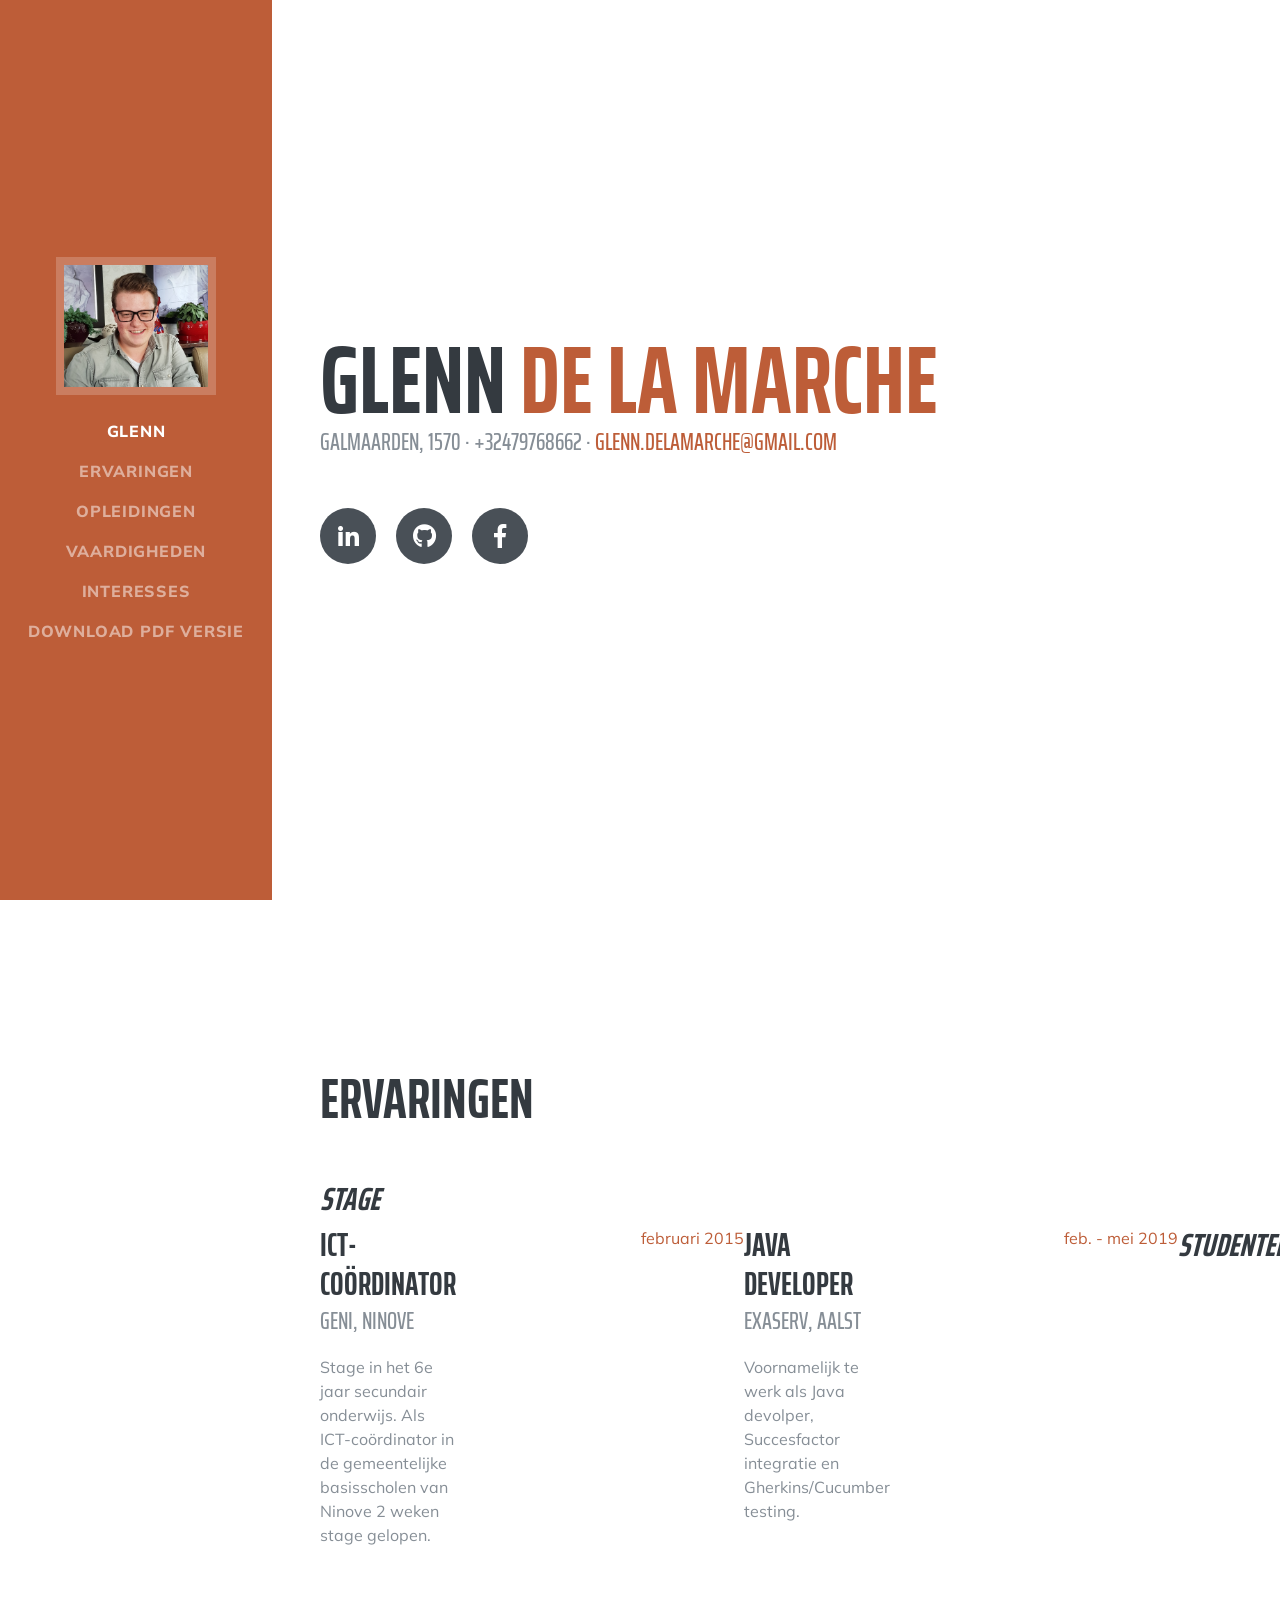
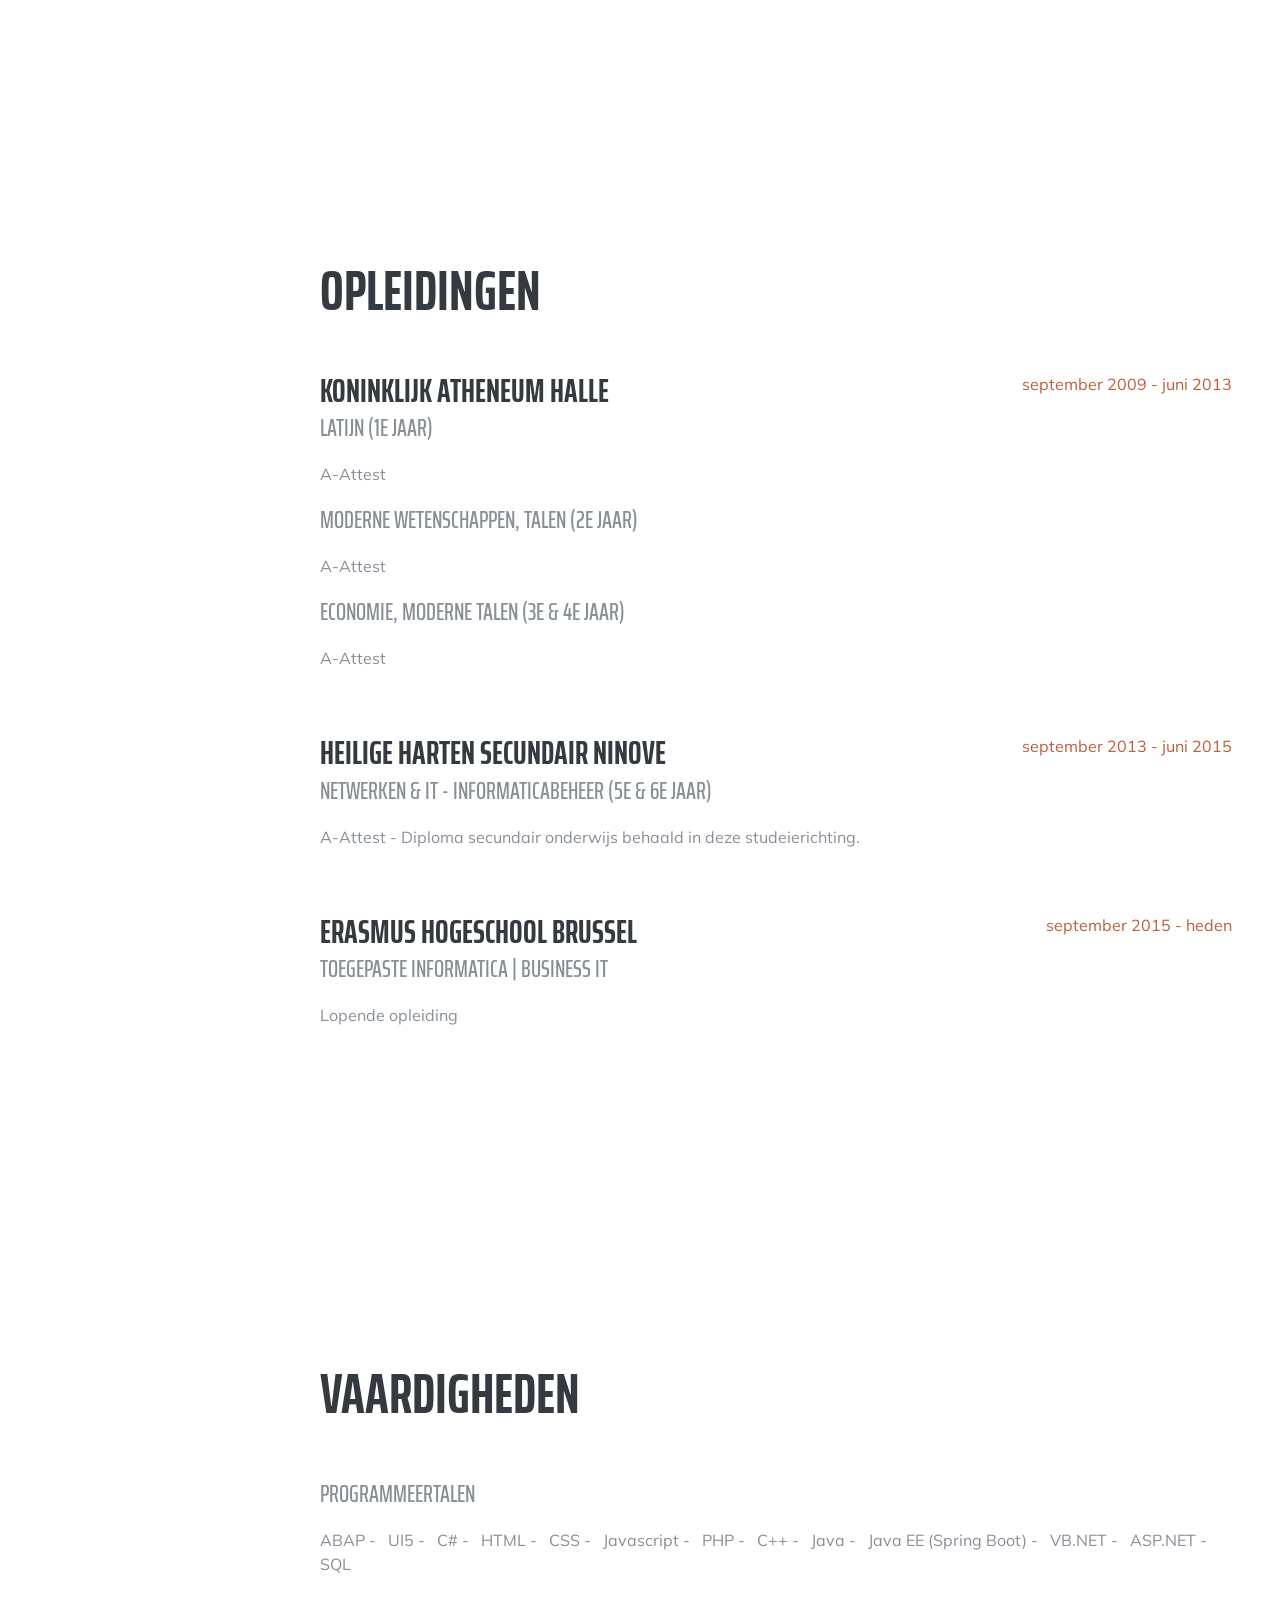
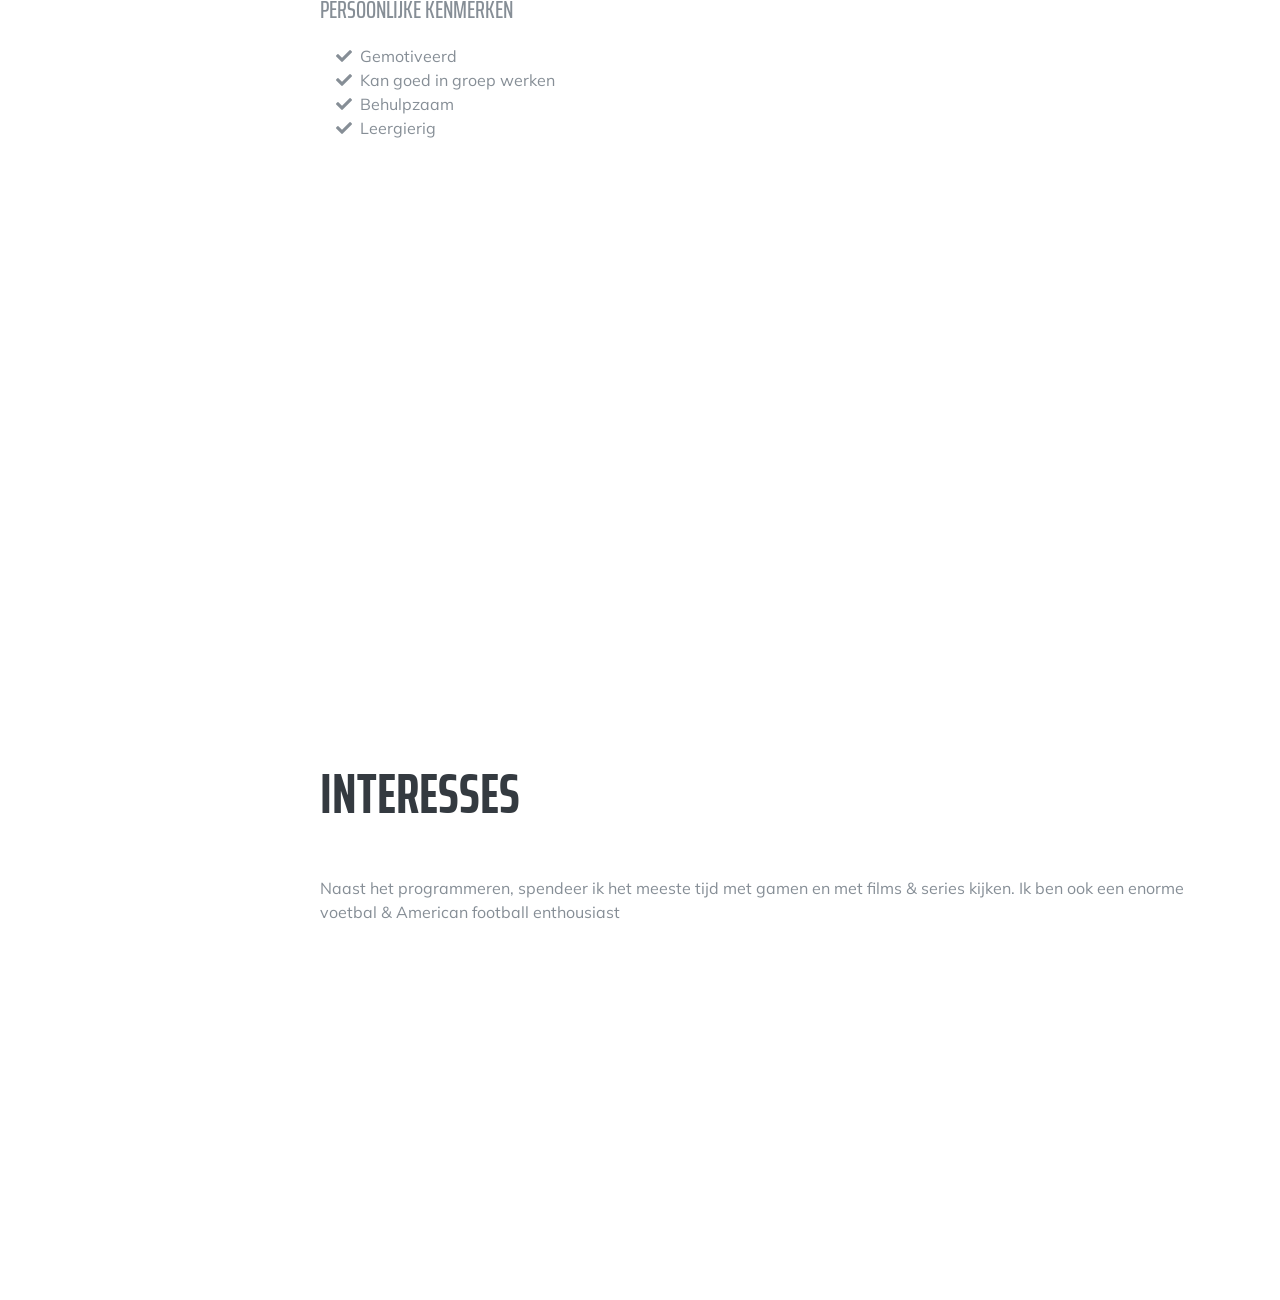
==== commit 16f64b7d: "Update Ervaringen" ====
--- a/index.html
+++ b/index.html
@@ -103,6 +103,16 @@
             <div class="resume-date text-md-right">
               <span class="text-primary">februari 2015</span>
             </div>
+            
+            <div class="resume-item d-flex flex-column flex-md-row mb-5">
+              <div class="resume-content mr-auto">
+                <h3 class="mb-0">Java developer</h3>
+                <div class="subheading mb-3">EXaserv, Aalst</div>
+                <p>Voornamelijk te werk als Java devolper, Succesfactor integratie en Gherkins/Cucumber testing.</p>
+              </div>
+              <div class="resume-date text-md-right">
+                <span class="text-primary">feb. - mei 2019</span>
+              </div>
           </div>
 
           <h3 style="font-style: italic">Studentenjobs
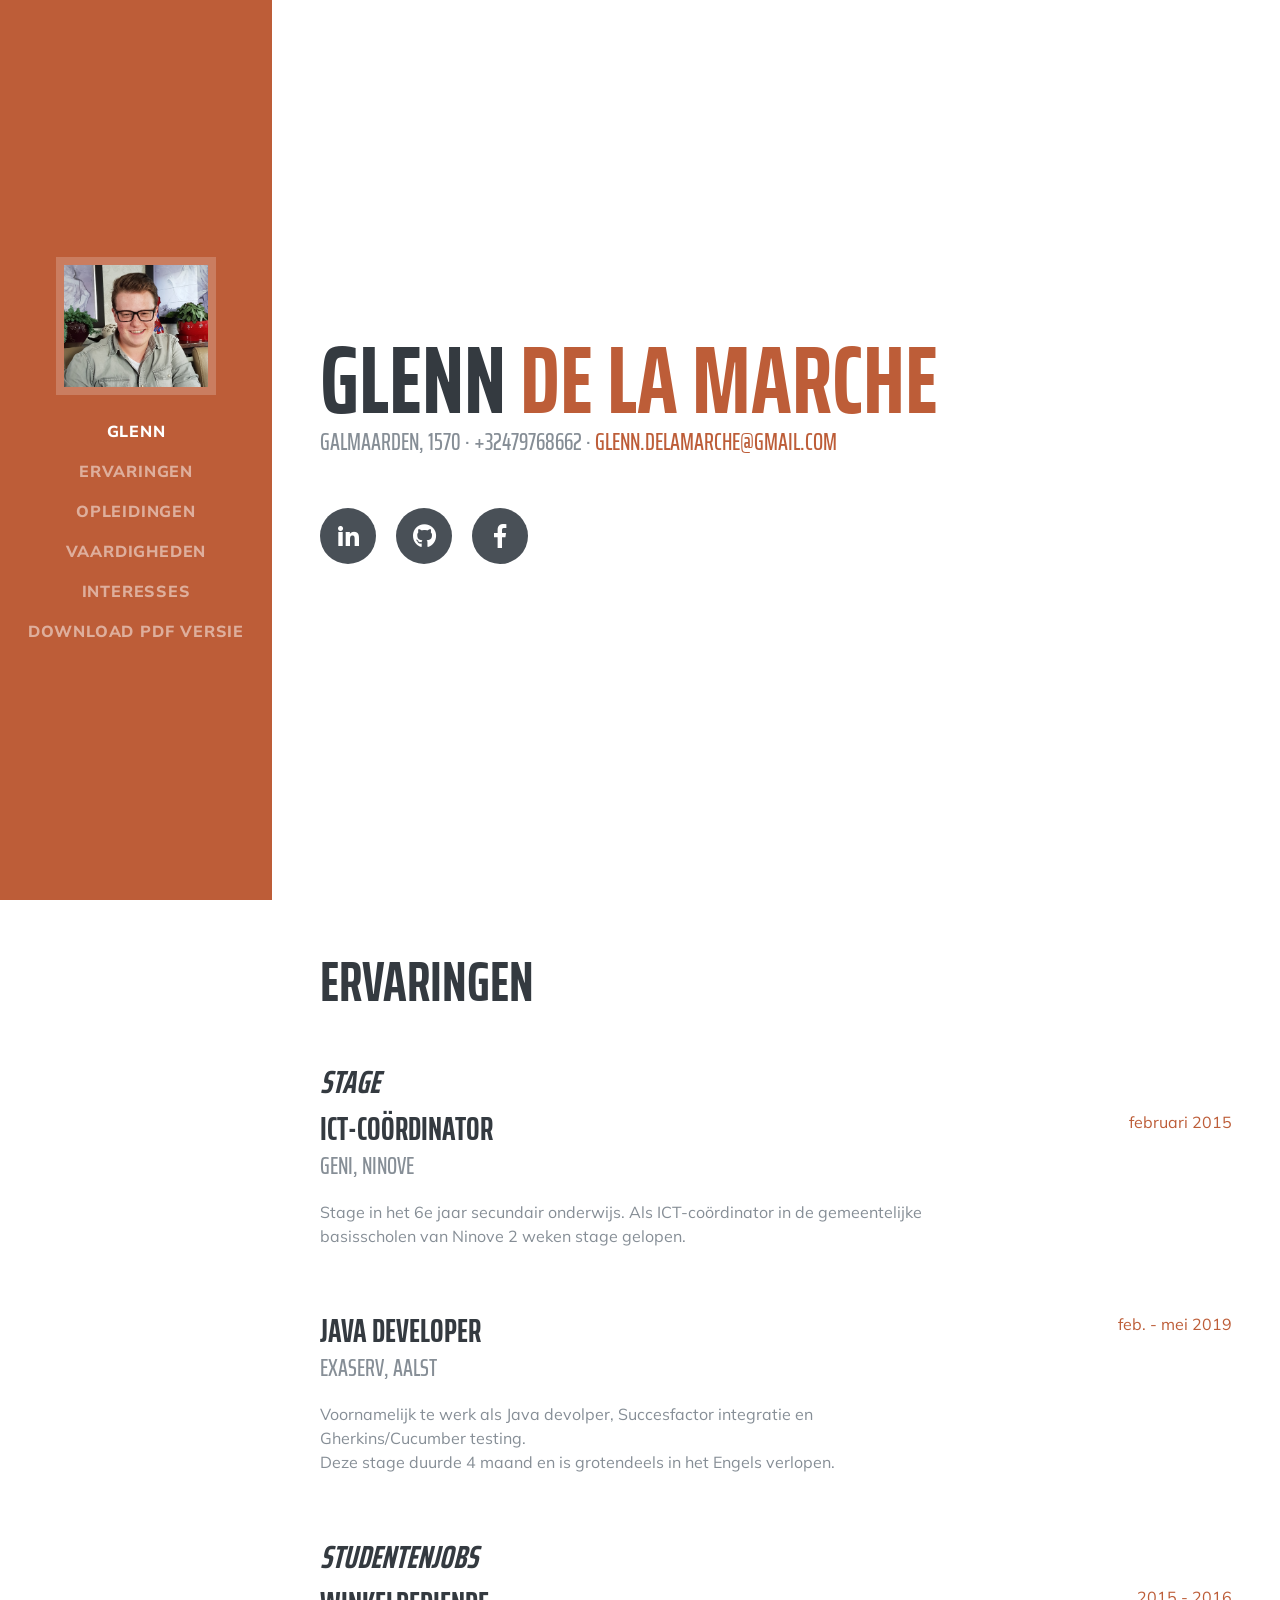
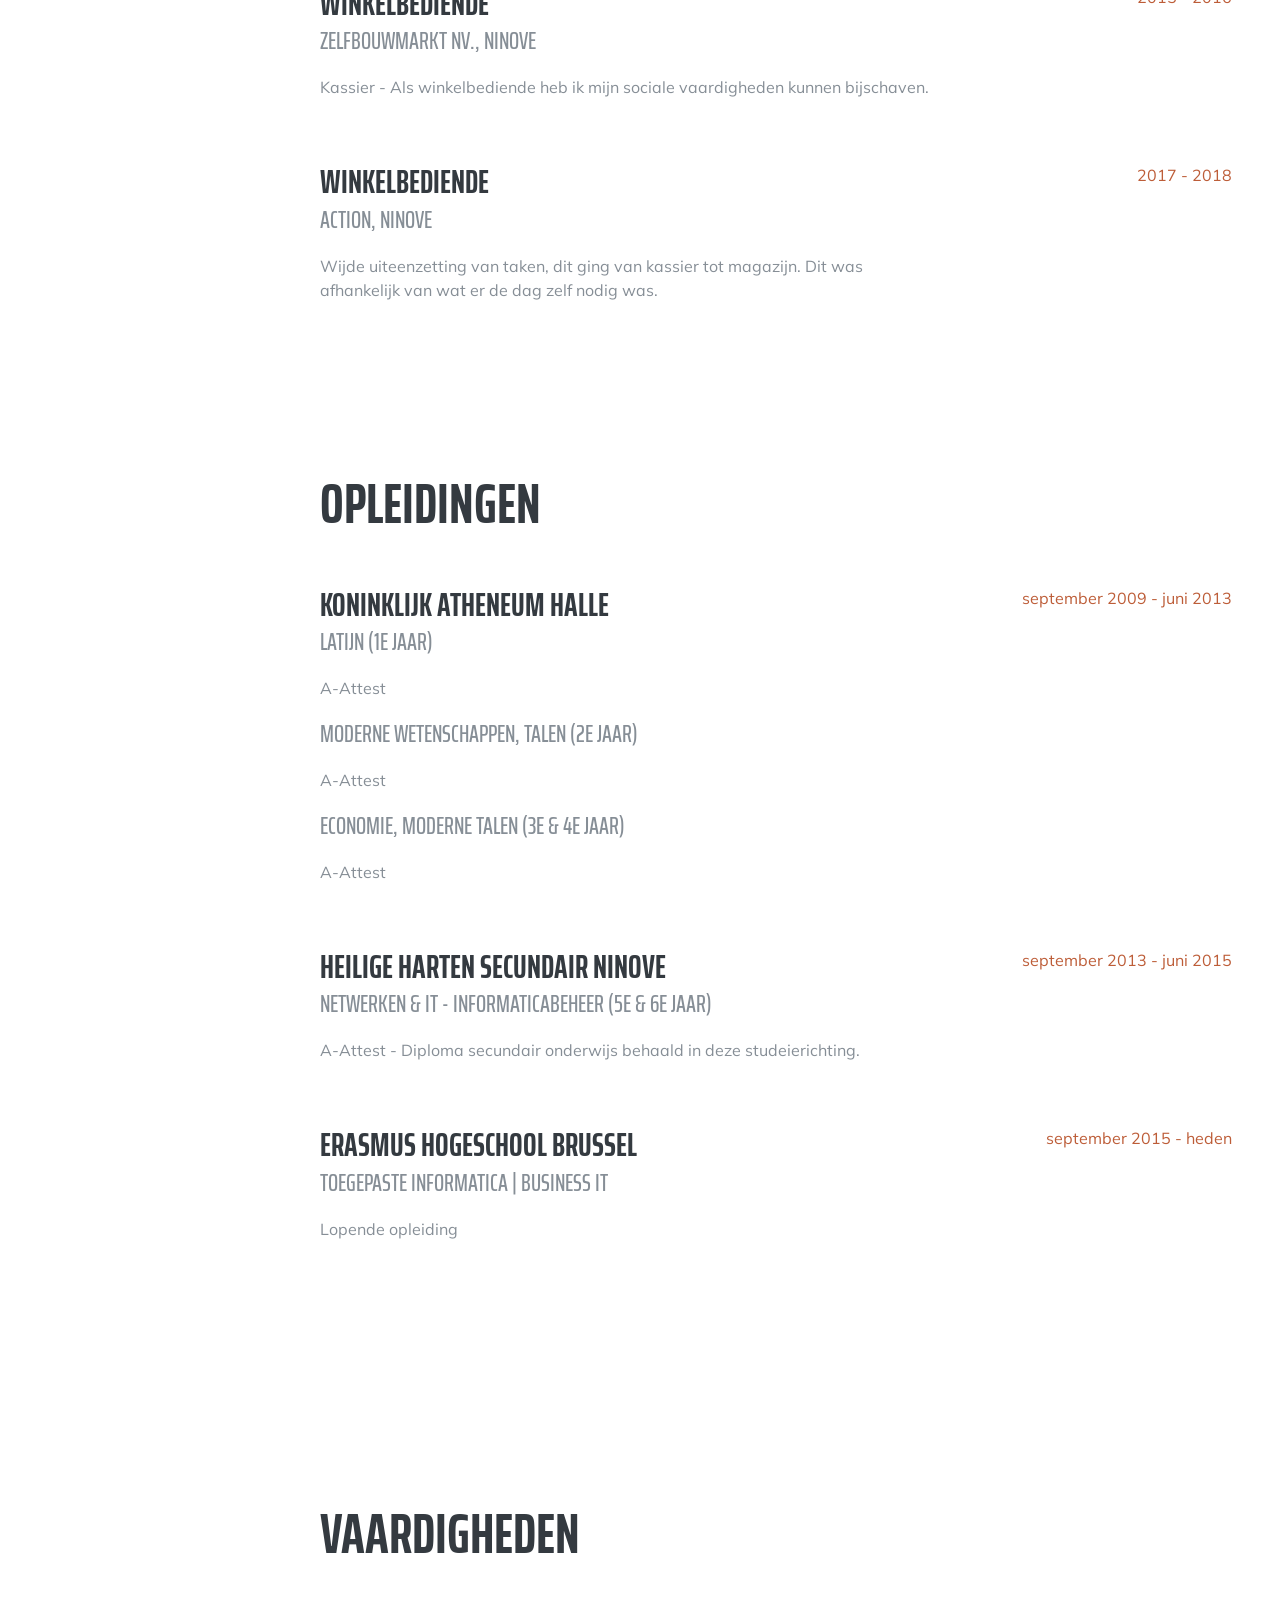
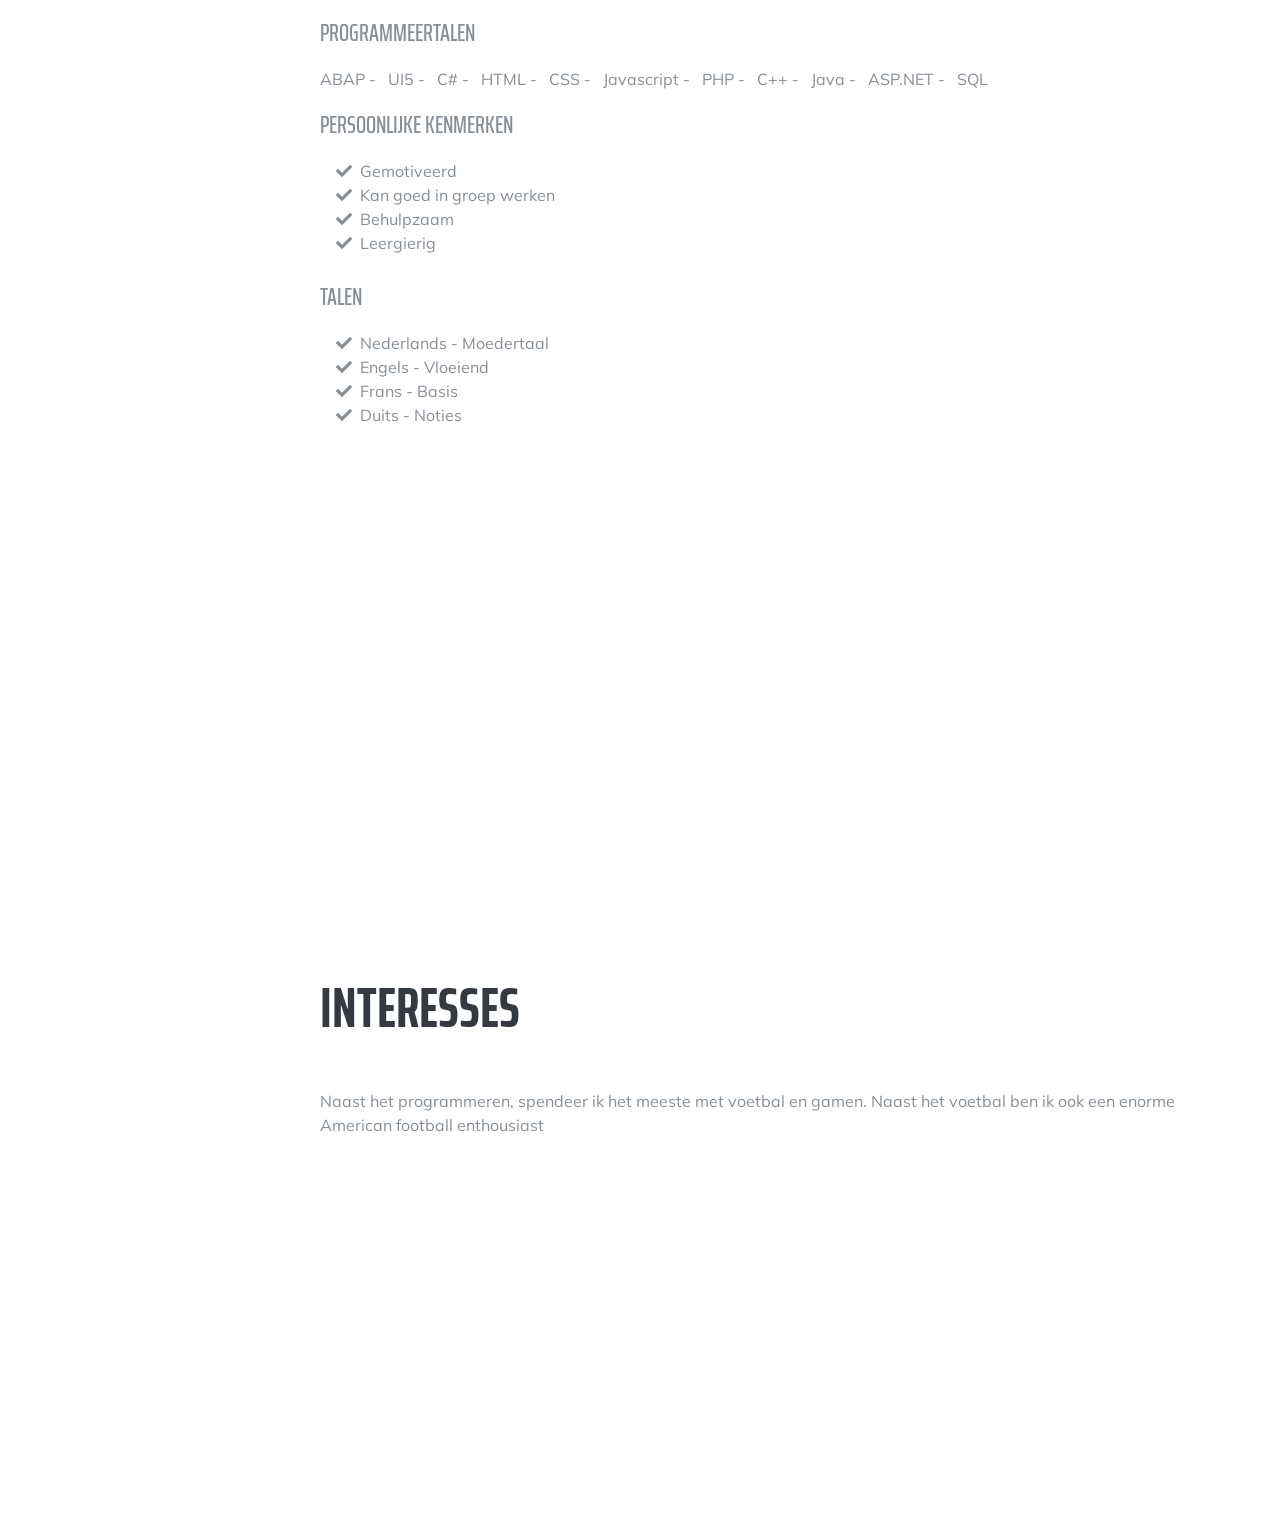
==== commit 3de260a6: "update index.html update to resume; ervaringen, pdf versie en talen toegevoegd" ====
--- a/index.html
+++ b/index.html
@@ -54,7 +54,7 @@
             <a class="nav-link js-scroll-trigger" href="#interests">Interesses</a>
           </li>
           <li class="nav-item">
-            <a class="nav-link js-scroll-trigger" href="https://dtsl.ehb.be/~glenn.de.la.marche/CV/startbootstrap-resume-gh-pages/CV.pdf">download PDF versie</a>
+            <a class="nav-link js-scroll-trigger" href="https://drive.google.com/file/d/16H-LVWBiKK1QOmWRNMWEu5g5wupIYYa9/view?usp=sharing">download PDF versie</a>
           </li>
         </ul>
       </div>
@@ -103,16 +103,19 @@
             <div class="resume-date text-md-right">
               <span class="text-primary">februari 2015</span>
             </div>
-            
-            <div class="resume-item d-flex flex-column flex-md-row mb-5">
-              <div class="resume-content mr-auto">
-                <h3 class="mb-0">Java developer</h3>
-                <div class="subheading mb-3">EXaserv, Aalst</div>
-                <p>Voornamelijk te werk als Java devolper, Succesfactor integratie en Gherkins/Cucumber testing.</p>
-              </div>
-              <div class="resume-date text-md-right">
-                <span class="text-primary">feb. - mei 2019</span>
-              </div>
+          </div>
+          
+          <div class="resume-item d-flex flex-column flex-md-row mb-5">
+            <div class="resume-content mr-auto">
+              <h3 class="mb-0">Java developer</h3>
+              <div class="subheading mb-3">Exaserv, Aalst</div>
+              <p>Voornamelijk te werk als Java devolper, Succesfactor integratie en Gherkins/Cucumber testing.
+                <br>Deze stage duurde 4 maand en is grotendeels in het Engels verlopen.
+              </p>
+            </div>
+            <div class="resume-date text-md-right">
+              <span class="text-primary">feb. - mei 2019</span>
+            </div>
           </div>
 
           <h3 style="font-style: italic">Studentenjobs
@@ -236,12 +239,6 @@
               Java -
             </li>
             <li class="list-inline-item">
-              Java EE (Spring Boot) -
-            </li>
-            <li class="list-inline-item">
-              VB.NET -
-            </li>
-            <li class="list-inline-item">
               ASP.NET -
             </li>
             <li class="list-inline-item">
@@ -264,6 +261,22 @@
               <i class="fa-li fa fa-check"></i>
               Leergierig</li>
           </ul>
+          <br>
+          <div class="subheading mb-3">Talen</div>
+          <ul class="fa-ul mb-0">
+            <li>
+              <i class="fa-li fa fa-check"></i>
+              Nederlands - Moedertaal</li>
+            <li>
+              <i class="fa-li fa fa-check"></i>
+              Engels - Vloeiend</li>
+            <li>
+              <i class="fa-li fa fa-check"></i>
+              Frans - Basis</li>
+            <li>
+              <i class="fa-li fa fa-check"></i>
+              Duits - Noties</li>
+          </ul>
         </div>
       </section>
 
@@ -272,7 +285,7 @@
       <section class="resume-section p-3 p-lg-5 d-flex flex-column" id="interests">
         <div class="my-auto">
           <h2 class="mb-5">Interesses</h2>
-          <p>Naast het programmeren, spendeer ik het meeste tijd met gamen en met films &amp; series kijken. Ik ben ook een enorme voetbal &amp; American football enthousiast</p>
+          <p>Naast het programmeren, spendeer ik het meeste met voetbal en gamen. Naast het voetbal ben ik ook een enorme American football enthousiast</p>
         </div>
       </section>
 
